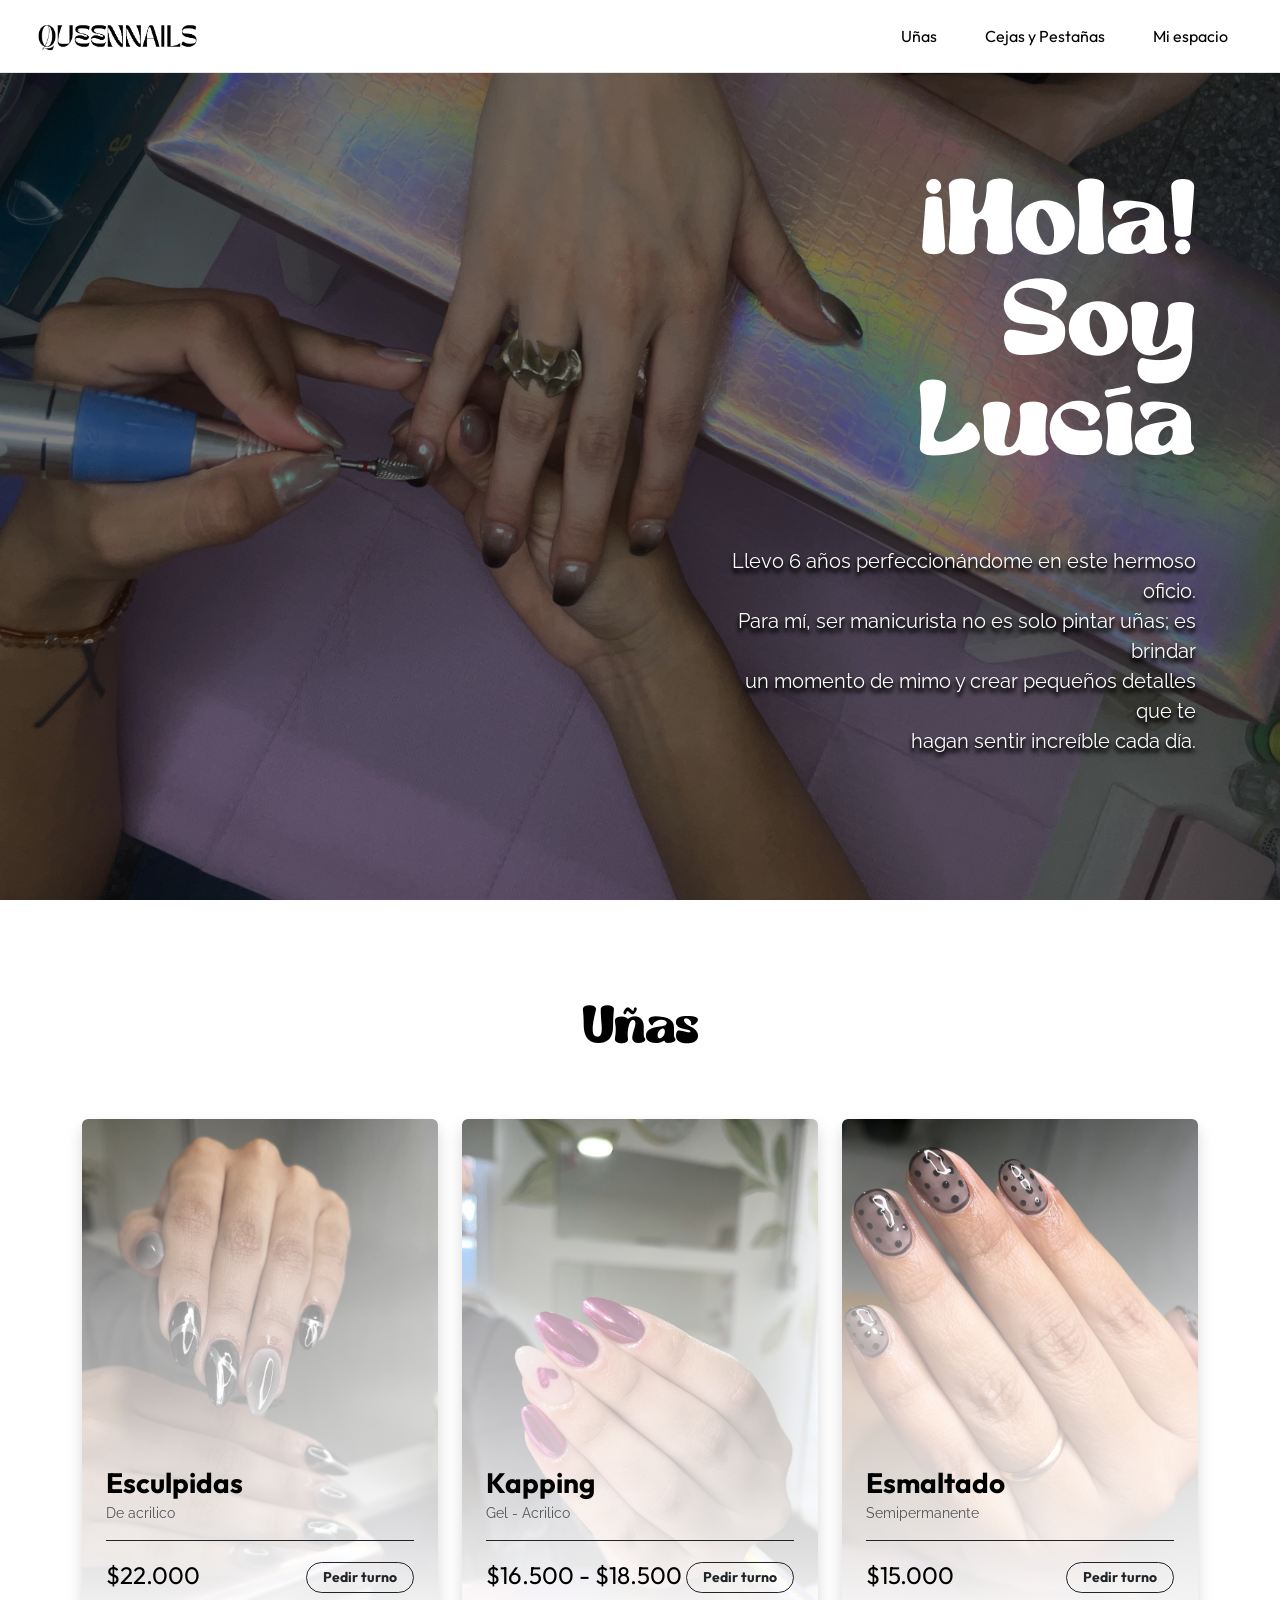
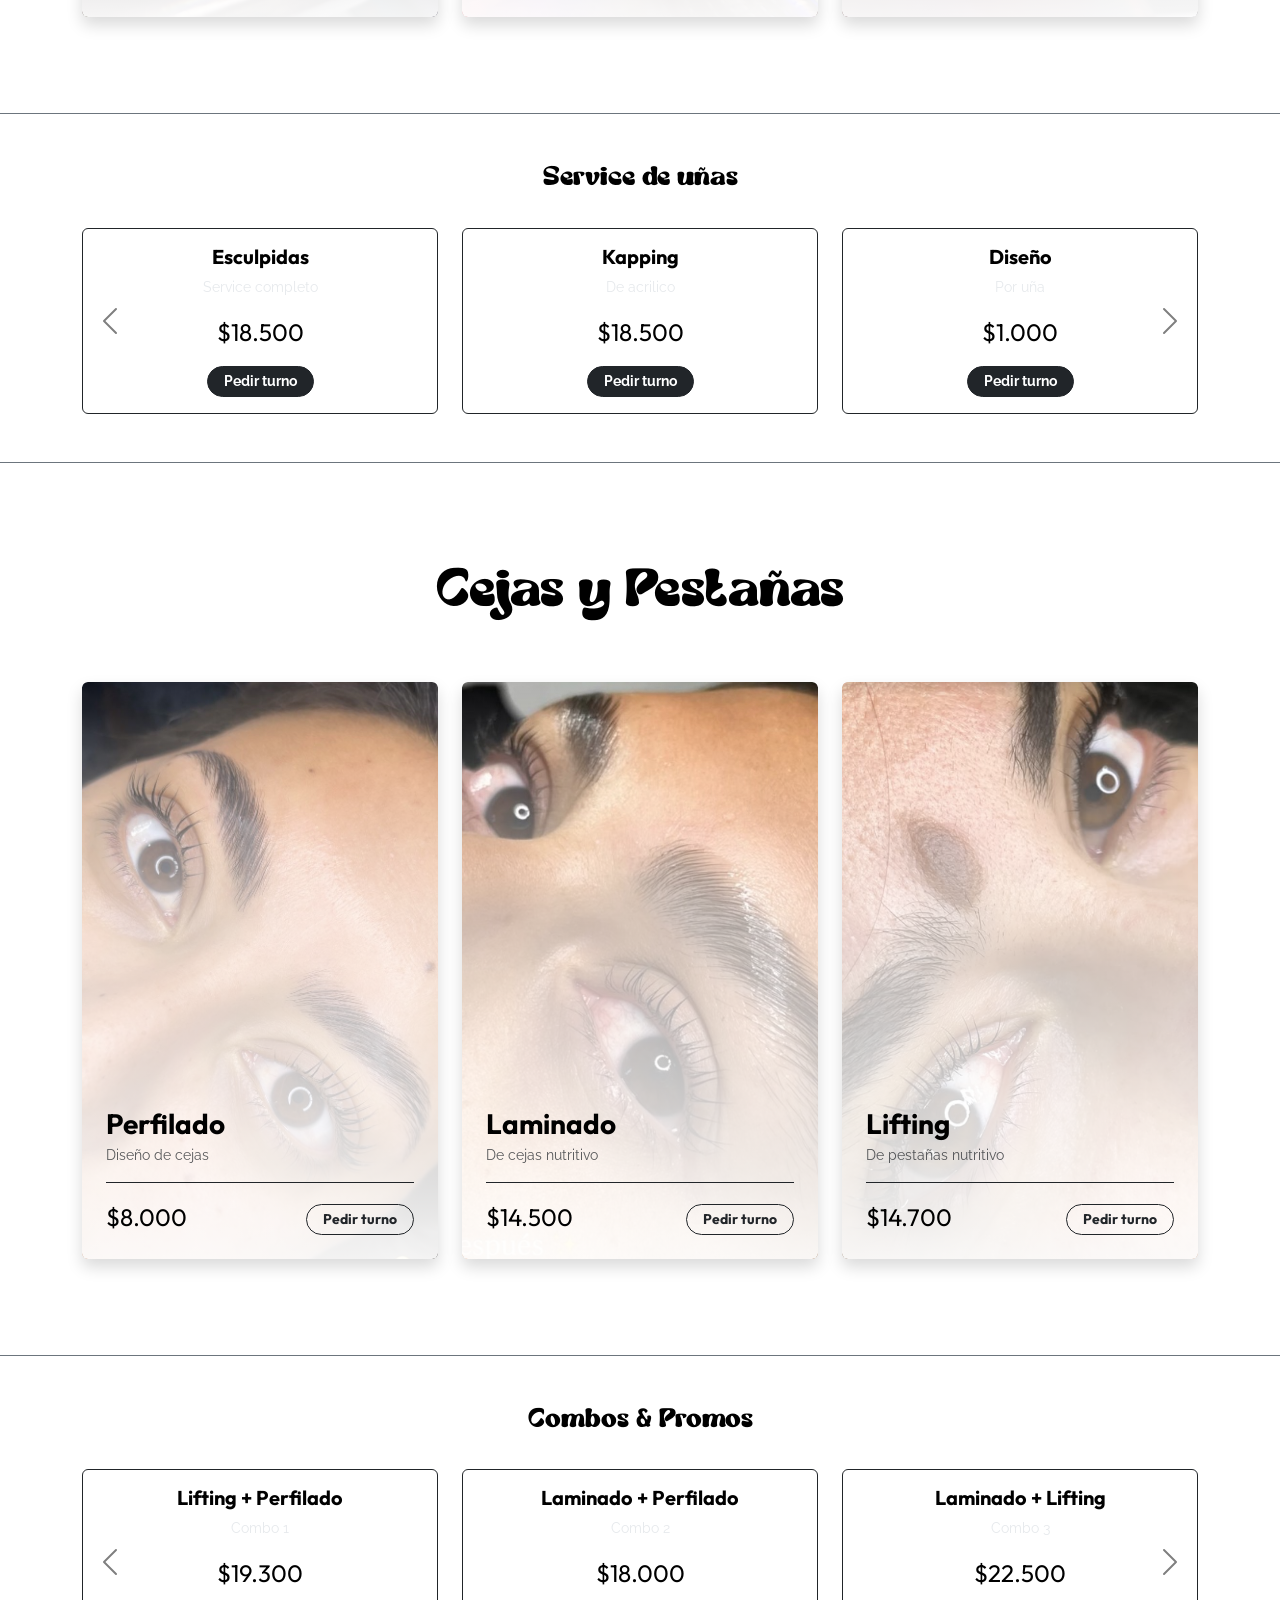
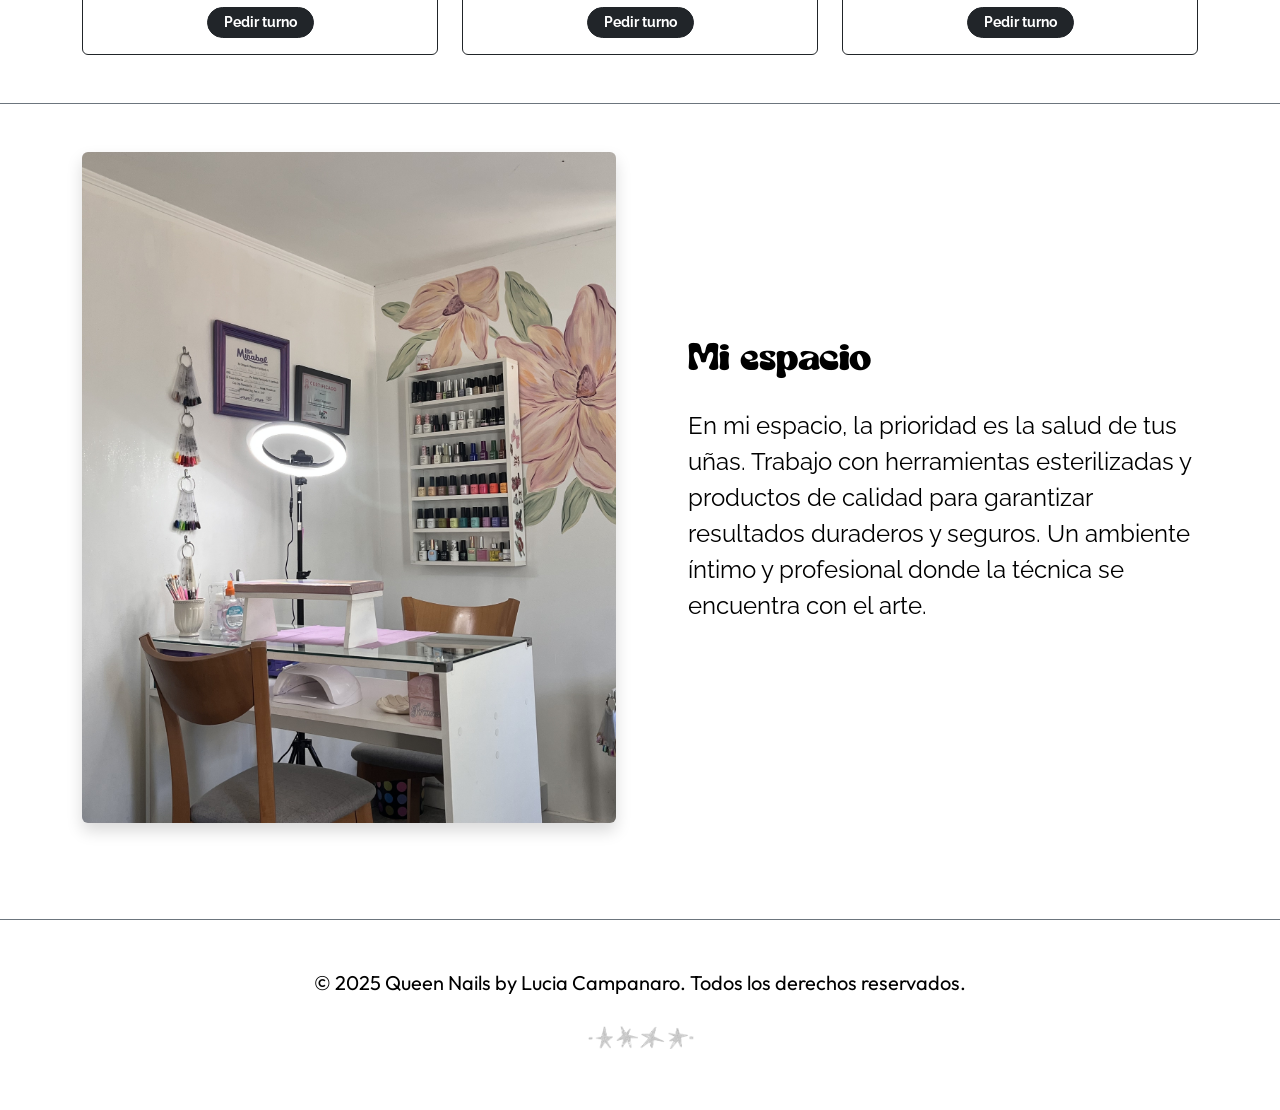
==== index.html @ 2ad810ec "actualizaciones" ====
<!DOCTYPE html>
<html lang="es">

<head>
    <meta charset="utf-8" />
    <meta name="viewport" content="width=device-width, initial-scale=1" />
    <meta name="description" content="Landing de técnicas de joyería contemporánea." />
    <title>Queen Nails - Lucia Campanaro</title>

    <link href="https://cdn.jsdelivr.net/npm/bootstrap@5.3.0/dist/css/bootstrap.min.css" rel="stylesheet">
    <link
        href="https://fonts.googleapis.com/css2?family=Beth+Ellen&family=Outfit:wght@100..900&family=Raleway:ital,wght@0,100..900;1,100..900&display=swap"
        rel="stylesheet">
    <link rel="stylesheet" href="estilos.css" />

    <style>
        .custom-nav-border {
            border-bottom: 1px solid rgba(0, 0, 0, 0.1) !important;
        }
    </style>
</head>

<body class="bg-white text-black font-raleway">

    <nav class="navbar navbar-expand-lg navbar-light bg-white fixed-top custom-nav-border">
        <div class="container-fluid">

            <a class="navbar-brand ms-4" href="#">
                <img src="assets/imagenes/logoqn.png" alt="Logo" height="40">
            </a>

            <button class="navbar-toggler me-3" type="button" data-bs-toggle="collapse" data-bs-target="#navbarNav"
                aria-controls="navbarNav" aria-expanded="false" aria-label="Toggle navigation">
                <span class="navbar-toggler-icon"></span>
            </button>

            <div class="collapse navbar-collapse justify-content-end" id="navbarNav">
                <ul class="navbar-nav align-items-center font-outfit pe-3">
                    <li class="nav-item"><a class="nav-link px-4 py-3 text-black" href="#uñas">Uñas</a></li>
                    <li class="nav-item"><a class="nav-link px-4 py-3 text-black" href="#cejas-pestañas">Cejas y
                            Pestañas</a></li>
                    <li class="nav-item"><a class="nav-link px-4 py-3 text-black" href="#espacio">Mi espacio</a></li>
                </ul>
            </div>
        </div>
    </nav>

    <main class="bg-white">

        <section id="hero" class="hero-bg d-flex align-items-center min-vh-100">
            <div class="container-fluid pe-lg-5 pb-5">

                <div class="row justify-content-end me-lg-4">

                    <div class="col-12 col-lg-5 text-center text-lg-end">

                        <h1 class="font-whitecapel text-white mb-5"
                            style="font-size: 7rem; line-height: 0.9; padding-bottom: 20px;">
                            ¡Hola! <br>Soy Lucía
                        </h1>

                        <p class="hero-text font-raleway text-white fs-5 ms-auto">
                            Llevo 6 años perfeccionándome en este hermoso oficio.
                            <br> Para mí, ser manicurista no es solo pintar uñas; es brindar <br>un momento de mimo
                            y crear pequeños detalles que te <br>hagan sentir increíble cada día.
                        </p>
                    </div>
                </div>
            </div>
        </section>

        <section id="uñas" class="container py-5 my-5">
            <div class="row mb-5">
                <div class="col-12 text-center">
                    <h2 class="font-whitecapel display-4 text-black">Uñas</h2>
                </div>
            </div>

            <div class="row row-cols-1 row-cols-md-2 row-cols-lg-3 g-4">
                <div class="col">
                    <div class="card border-0 shadow overflow-hidden h-100 card-estricta">
                        <img src="assets/imagenes/esculpidas.png" class="card-img w-100 h-100 object-fit-cover"
                            alt="Esculpidas">
                        <div class="card-img-overlay d-flex flex-column justify-content-end p-4"
                            style="background: linear-gradient(to top, rgba(255,255,255,0.95) 0%, rgba(255,255,255,0.6) 60%, transparent 100%);">
                            <h3 class="font-outfit fw-bold text-black mb-1">Esculpidas</h3>
                            <p class="text-muted small mb-3 font-raleway">De acrilico</p>
                            <div class="d-flex justify-content-between align-items-end border-top border-dark pt-3">
                                <span class="fs-4 font-outfit text-black">$22.000</span>
                                <a href="https://ig.me/m/queennails.lc"
                                    class="btn btn-sm btn-outline-dark rounded-pill px-3 fw-bold font-outfit">Pedir
                                    turno</a>
                            </div>
                        </div>
                    </div>
                </div>
                <div class="col">
                    <div class="card border-0 shadow overflow-hidden h-100 card-estricta">
                        <img src="assets/imagenes/kapping.png" class="card-img w-100 h-100 object-fit-cover"
                            alt="Kapping">
                        <div class="card-img-overlay d-flex flex-column justify-content-end p-4"
                            style="background: linear-gradient(to top, rgba(255,255,255,0.95) 0%, rgba(255,255,255,0.6) 60%, transparent 100%);">
                            <h3 class="font-outfit fw-bold text-black mb-1">Kapping</h3>
                            <p class="text-muted small mb-3 font-raleway">Gel - Acrilico</p>
                            <div class="d-flex justify-content-between align-items-end border-top border-dark pt-3">
                                <span class="fs-4 font-outfit text-black">$16.500 - $18.500</span>
                                <a href="https://ig.me/m/queennails.lc"
                                    class="btn btn-sm btn-outline-dark rounded-pill px-3 fw-bold font-outfit">Pedir
                                    turno</a>
                            </div>
                        </div>
                    </div>
                </div>
                <div class="col">
                    <div class="card border-0 shadow overflow-hidden h-100 card-estricta">
                        <img src="assets/imagenes/semi.png" class="card-img w-100 h-100 object-fit-cover"
                            alt="Semipermanente">
                        <div class="card-img-overlay d-flex flex-column justify-content-end p-4"
                            style="background: linear-gradient(to top, rgba(255,255,255,0.95) 0%, rgba(255,255,255,0.6) 60%, transparent 100%);">
                            <h3 class="font-outfit fw-bold text-black mb-1">Esmaltado</h3>
                            <p class="text-muted small mb-3 font-raleway">Semipermanente</p>
                            <div class="d-flex justify-content-between align-items-end border-top border-dark pt-3">
                                <span class="fs-4 font-outfit text-black">$15.000</span>
                                <a href="https://ig.me/m/queennails.lc"
                                    class="btn btn-sm btn-outline-dark rounded-pill px-3 fw-bold font-outfit">Pedir
                                    turno</a>
                            </div>
                        </div>
                    </div>
                </div>
            </div>
        </section>

        <section id="services-extra" class="py-5 border-top border-bottom border-secondary" data-bs-theme="dark">
            <div class="container">
                <div class="row mb-4">
                    <div class="col-12 text-center">
                        <h3 class="font-whitecapel text-black">Service de uñas</h3>
                    </div>
                </div>

                <div id="carouselServices" class="carousel slide" data-bs-ride="carousel">
                    <div class="carousel-inner">
                        <div class="carousel-item active">
                            <div class="row row-cols-1 row-cols-md-3 g-4">
                                <div class="col">
                                    <div class="card h-100 bg-white border border-dark text-black">
                                        <div class="card-body text-center">
                                            <h5 class="font-outfit fw-bold">Esculpidas</h5>
                                            <p class="small text-muted">Service completo</p>
                                            <div class="fs-4 font-outfit mb-3">$18.500</div>
                                            <a href="https://ig.me/m/queennails.lc"
                                                class="btn btn-sm btn-dark rounded-pill px-3 fw-bold">Pedir
                                                turno</a>
                                        </div>
                                    </div>
                                </div>
                                <div class="col">
                                    <div class="card h-100 bg-white border border-dark text-black">
                                        <div class="card-body text-center">
                                            <h5 class="font-outfit fw-bold">Kapping</h5>
                                            <p class="small text-muted">De acrilico</p>
                                            <div class="fs-4 font-outfit mb-3">$18.500</div>
                                            <a href="https://ig.me/m/queennails.lc"
                                                class="btn btn-sm btn-dark rounded-pill px-3 fw-bold">Pedir
                                                turno</a>
                                        </div>
                                    </div>
                                </div>
                                <div class="col">
                                    <div class="card h-100 bg-white border border-dark text-black">
                                        <div class="card-body text-center">
                                            <h5 class="font-outfit fw-bold">Diseño</h5>
                                            <p class="small text-muted">Por uña</p>
                                            <div class="fs-4 font-outfit mb-3">$1.000</div>
                                            <a href="https://ig.me/m/queennails.lc"
                                                class="btn btn-sm btn-dark rounded-pill px-3 fw-bold">Pedir
                                                turno</a>
                                        </div>
                                    </div>
                                </div>
                            </div>
                        </div>
                        <div class="carousel-item">
                            <div class="row row-cols-1 row-cols-md-3 g-4">
                                <div class="col">
                                    <div class="card h-100 bg-white border border-dark text-black">
                                        <div class="card-body text-center">
                                            <h5 class="font-outfit fw-bold">Diseño</h5>
                                            <p class="small text-muted">Full set</p>
                                            <div class="fs-4 font-outfit mb-3">$8.000</div>
                                            <a href="https://ig.me/m/queennails.lc"
                                                class="btn btn-sm btn-dark rounded-pill px-3 fw-bold">Pedir
                                                turno</a>
                                        </div>
                                    </div>
                                </div>
                                <div class="col">
                                    <div class="card h-100 bg-white border border-dark text-black">
                                        <div class="card-body text-center">
                                            <h5 class="font-outfit fw-bold">Retirado</h5>
                                            <p class="small text-muted">Esculpidas - Kapping</p>
                                            <div class="fs-4 font-outfit mb-3">$6.000</div>
                                            <a href="https://ig.me/m/queennails.lc"
                                                class="btn btn-sm btn-dark rounded-pill px-3 fw-bold">Pedir
                                                turno</a>
                                        </div>
                                    </div>
                                </div>
                            </div>
                        </div>
                    </div>
                    <button class="carousel-control-prev" type="button" data-bs-target="#carouselServices"
                        data-bs-slide="prev" style="width: 5%;">
                        <span class="carousel-control-prev-icon" aria-hidden="true"></span>
                    </button>
                    <button class="carousel-control-next" type="button" data-bs-target="#carouselServices"
                        data-bs-slide="next" style="width: 5%;">
                        <span class="carousel-control-next-icon" aria-hidden="true"></span>
                    </button>
                </div>
            </div>
        </section>


        <section id="cejas-pestañas" class="container py-5 my-5">
            <div class="row mb-5">
                <div class="col-12 text-center">
                    <h2 class="font-whitecapel display-4 text-black">Cejas y Pestañas</h2>
                </div>
            </div>

            <div class="row row-cols-1 row-cols-md-2 row-cols-lg-3 g-4">
                <div class="col">
                    <div class="card border-0 shadow overflow-hidden h-100" style="min-height: 380px;">
                        <img src="assets/imagenes/perfilado.jpeg" class="card-img w-100 h-100 object-fit-cover"
                            alt="Perfilado">
                        <div class="card-img-overlay d-flex flex-column justify-content-end p-4"
                            style="background: linear-gradient(to top, rgba(255,255,255,0.95) 0%, rgba(255,255,255,0.6) 60%, transparent 100%);">
                            <h3 class="font-outfit fw-bold text-black mb-1">Perfilado</h3>
                            <p class="text-muted small mb-3 font-raleway">Diseño de cejas</p>
                            <div class="d-flex justify-content-between align-items-end border-top border-dark pt-3">
                                <span class="fs-4 font-outfit text-black">$8.000</span>
                                <a href="https://ig.me/m/queennails.lc"
                                    class="btn btn-sm btn-outline-dark rounded-pill px-3 fw-bold font-outfit">Pedir
                                    turno</a>
                            </div>
                        </div>
                    </div>
                </div>
                <div class="col">
                    <div class="card border-0 shadow overflow-hidden h-100" style="min-height: 380px;">
                        <img src="assets/imagenes/laminado.jpeg" class="card-img w-100 h-100 object-fit-cover"
                            alt="Laminado">
                        <div class="card-img-overlay d-flex flex-column justify-content-end p-4"
                            style="background: linear-gradient(to top, rgba(255,255,255,0.95) 0%, rgba(255,255,255,0.6) 60%, transparent 100%);">
                            <h3 class="font-outfit fw-bold text-black mb-1">Laminado</h3>
                            <p class="text-muted small mb-3 font-raleway">De cejas nutritivo</p>
                            <div class="d-flex justify-content-between align-items-end border-top border-dark pt-3">
                                <span class="fs-4 font-outfit text-black">$14.500</span>
                                <a href="https://ig.me/m/queennails.lc"
                                    class="btn btn-sm btn-outline-dark rounded-pill px-3 fw-bold font-outfit">Pedir
                                    turno</a>
                            </div>
                        </div>
                    </div>
                </div>
                <div class="col">
                    <div class="card border-0 shadow overflow-hidden h-100" style="min-height: 380px;">
                        <img src="assets/imagenes/pestañas.png" class="card-img w-100 h-100 object-fit-cover"
                            alt="Lifting">
                        <div class="card-img-overlay d-flex flex-column justify-content-end p-4"
                            style="background: linear-gradient(to top, rgba(255,255,255,0.95) 0%, rgba(255,255,255,0.6) 60%, transparent 100%);">
                            <h3 class="font-outfit fw-bold text-black mb-1">Lifting</h3>
                            <p class="text-muted small mb-3 font-raleway">De pestañas nutritivo</p>
                            <div class="d-flex justify-content-between align-items-end border-top border-dark pt-3">
                                <span class="fs-4 font-outfit text-black">$14.700</span>
                                <a href="https://ig.me/m/queennails.lc"
                                    class="btn btn-sm btn-outline-dark rounded-pill px-3 fw-bold font-outfit">Pedir
                                    turno</a>
                            </div>
                        </div>
                    </div>
                </div>
            </div>
        </section>

        <section id="combos" class="py-5 bg-white border-top border-bottom border-secondary" data-bs-theme="dark">
            <div class="container">
                <div class="row mb-4">
                    <div class="col-12 text-center">
                        <h3 class="font-whitecapel text-black">Combos & Promos</h3>
                    </div>
                </div>

                <div id="carouselCombos" class="carousel slide" data-bs-ride="carousel">
                    <div class="carousel-inner">
                        <div class="carousel-item active">
                            <div class="row row-cols-1 row-cols-md-3 g-4">
                                <div class="col">
                                    <div class="card h-100 bg-white border border-dark text-black">
                                        <div class="card-body text-center">
                                            <h5 class="font-outfit fw-bold">Lifting + Perfilado</h5>
                                            <p class="small text-muted">Combo 1</p>
                                            <div class="fs-4 font-outfit mb-3">$19.300</div>
                                            <a href="https://ig.me/m/queennails.lc"
                                                class="btn btn-sm btn-dark rounded-pill px-3 fw-bold">Pedir
                                                turno</a>
                                        </div>
                                    </div>
                                </div>
                                <div class="col">
                                    <div class="card h-100 bg-white border border-dark text-black">
                                        <div class="card-body text-center">
                                            <h5 class="font-outfit fw-bold">Laminado + Perfilado</h5>
                                            <p class="small text-muted">Combo 2</p>
                                            <div class="fs-4 font-outfit mb-3">$18.000</div>
                                            <a href="https://ig.me/m/queennails.lc"
                                                class="btn btn-sm btn-dark rounded-pill px-3 fw-bold">Pedir
                                                turno</a>
                                        </div>
                                    </div>
                                </div>
                                <div class="col">
                                    <div class="card h-100 bg-white border border-dark text-black">
                                        <div class="card-body text-center">
                                            <h5 class="font-outfit fw-bold">Laminado + Lifting</h5>
                                            <p class="small text-muted">Combo 3</p>
                                            <div class="fs-4 font-outfit mb-3">$22.500</div>
                                            <a href="https://ig.me/m/queennails.lc"
                                                class="btn btn-sm btn-dark rounded-pill px-3 fw-bold">Pedir
                                                turno</a>
                                        </div>
                                    </div>
                                </div>
                            </div>
                        </div>
                        <div class="carousel-item">
                            <div class="row row-cols-1 row-cols-md-3 g-4">
                                <div class="col">
                                    <div class="card h-100 bg-white border border-dark text-black">
                                        <div class="card-body text-center">
                                            <h5 class="font-outfit fw-bold">Laminado + Lifting + Perfilado</h5>
                                            <p class="small text-muted">Combo 4</p>
                                            <div class="fs-4 font-outfit mb-3">$25.300</div>
                                            <a href="https://ig.me/m/queennails.lc"
                                                class="btn btn-sm btn-dark rounded-pill px-3 fw-bold">Pedir
                                                turno</a>
                                        </div>
                                    </div>
                                </div>
                            </div>
                        </div>
                    </div>
                    <button class="carousel-control-prev" type="button" data-bs-target="#carouselCombos"
                        data-bs-slide="prev" style="width: 5%;">
                        <span class="carousel-control-prev-icon" aria-hidden="true"></span>
                    </button>
                    <button class="carousel-control-next" type="button" data-bs-target="#carouselCombos"
                        data-bs-slide="next" style="width: 5%;">
                        <span class="carousel-control-next-icon" aria-hidden="true"></span>
                    </button>
                </div>
            </div>
        </section>

        <section id="espacio" class="container py-5 mb-5">
            <div class="row align-items-center g-5">
                <div class="col-12 col-lg-6">
                    <img src="assets/imagenes/miespacio.jpeg" alt="Trabajo de vidrio"
                        class="img-fluid rounded w-100 shadow">
                </div>

                <div class="col-12 col-lg-6">
                    <div class="ps-lg-4 text-center text-lg-start">
                        <h2 class="titulo-seccion font-whitecapel mb-4 text-black">Mi espacio</h2>
                        <p class="fs-4 text-black">
                            En mi espacio, la prioridad es la salud de tus uñas. Trabajo con herramientas esterilizadas
                            y productos de calidad para garantizar resultados duraderos y seguros. Un ambiente íntimo y
                            profesional donde la técnica se encuentra con el arte.
                        </p>
                    </div>
                </div>
            </div>
        </section>

    </main>

    <footer class="bg-white text-black py-5 text-center border-top border-secondary">
        <div class="container d-flex flex-column align-items-center gap-3">
            <p class="font-outfit fs-5 mb-0">© 2025 Queen Nails by Lucia Campanaro. Todos los derechos reservados.</p>
            <img src="assets/imagenes/estrellas.png" alt="Estrellas decorativas" class="d-block"
                style="max-width: 120px;" />
        </div>
    </footer>

    <script src="https://cdn.jsdelivr.net/npm/bootstrap@5.3.0/dist/js/bootstrap.bundle.min.js"></script>
</body>

</html>
---- estilos.css ----
@font-face {
    font-family: 'Whitecapel';
    src: url('assets/fuentes/WhiteCapel.otf') format('opentype'); 
    font-weight: normal;
    font-style: normal;
}

body {
    font-family: 'whitecapel', sans-serif;
}

.font-whitecapel {
    font-family: 'whitecapel', sans-serif;
}

.font-beth {
    font-family: "Beth Ellen", cursive;
}

.font-outfit {
    font-family: "Outfit", sans-serif;
}

.font-raleway {
    font-family: "Raleway", sans-serif;
}

a {
    text-decoration: none;
    color: inherit;
}

section {
    scroll-margin-top: 100px;
}

.custom-nav-border {
    border-bottom: 10px solid black;
}

.navbar-nav .nav-link:hover {
    background-color: rgba(255, 255, 255, 0.1);
    color: white;
}

.hero-bg {
    background-image: url("assets/imagenes/qnportada.jpeg");
    background-size: cover;
    background-position: center;
    box-shadow: inset 0 0 0 1000px rgba(0, 0, 0, 0.5);
    padding-top: 80px;
}

.hero-text {
    font-size: 32px;
    max-width: 1300px;
    margin: 0 auto;
    text-shadow: 0 4px 4px black, 0 4px 4px black;
}

@media (max-width: 992px) {
    .hero-bg h1 {
        font-size: 50px;
    }

    .hero-text {
        font-size: 20px;
    }
}

.titulo-seccion {
    font-size: 40px;
    margin-bottom: 15px;
}
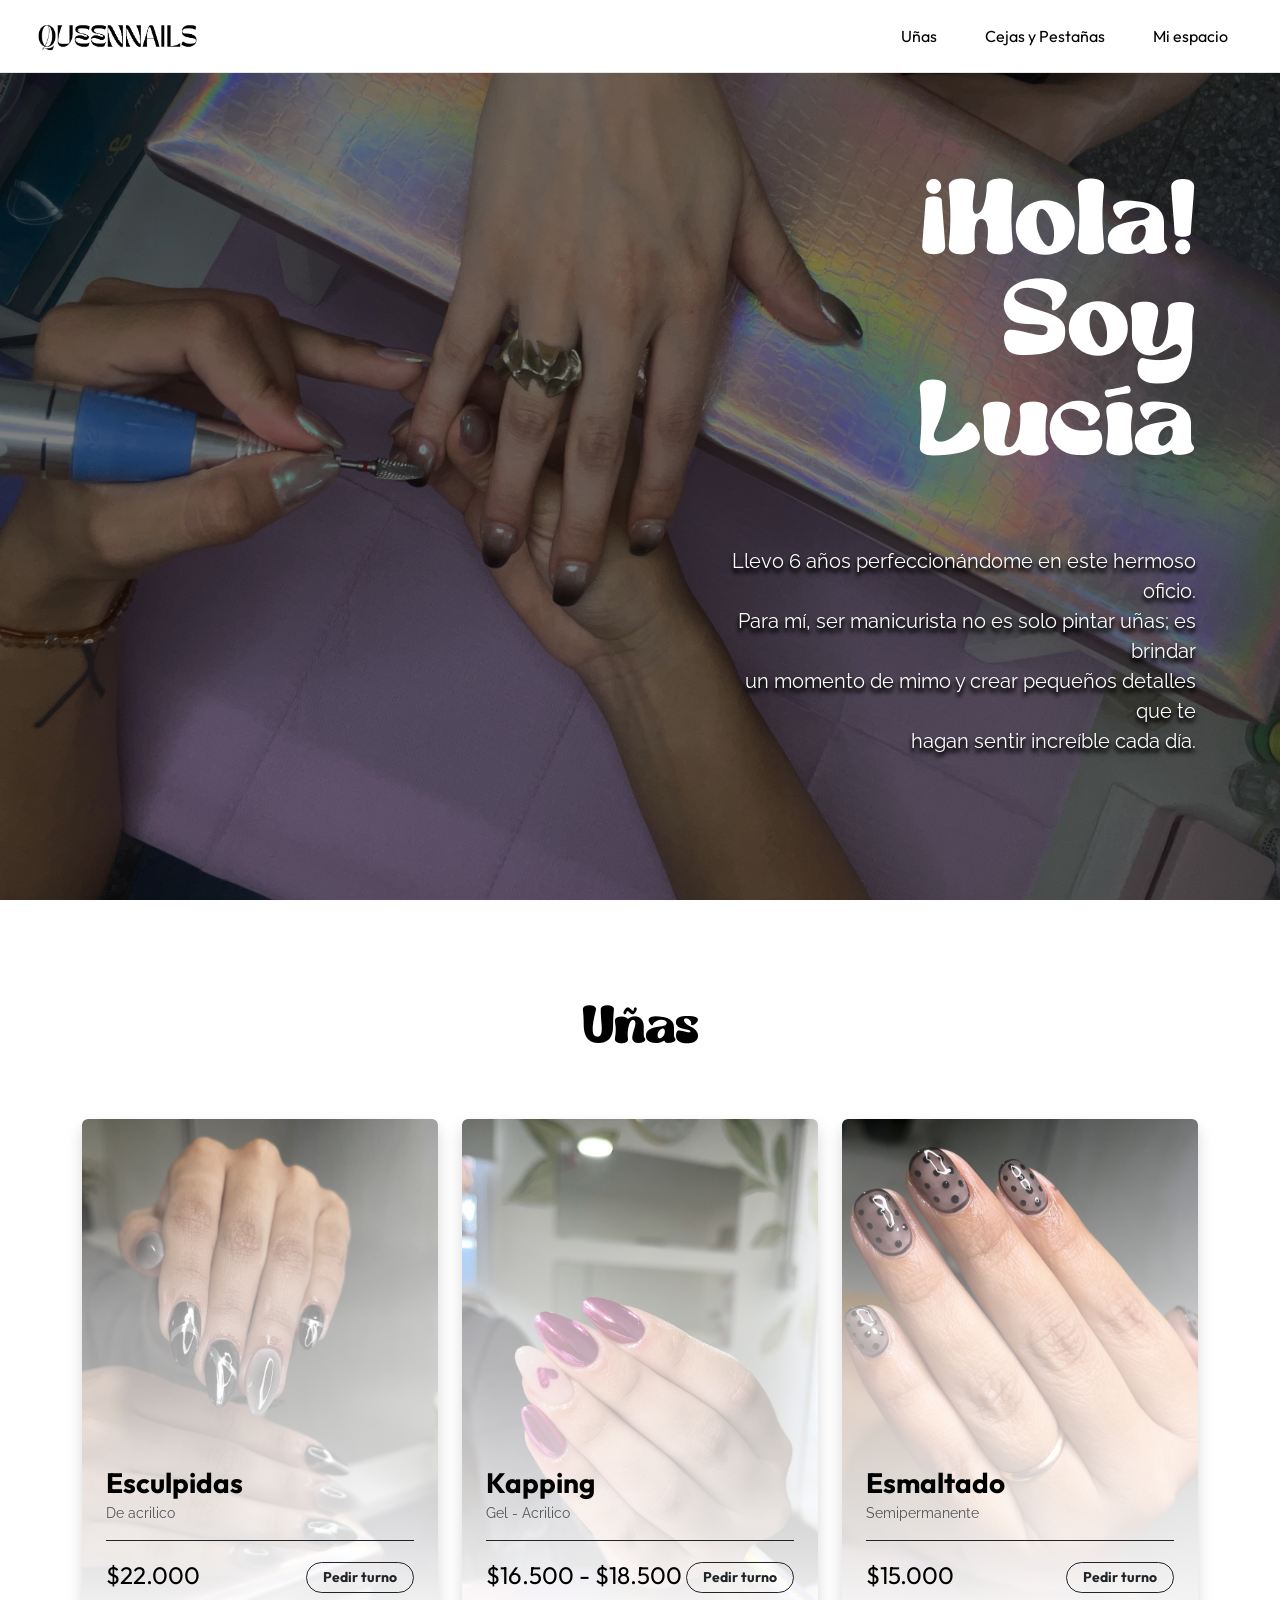
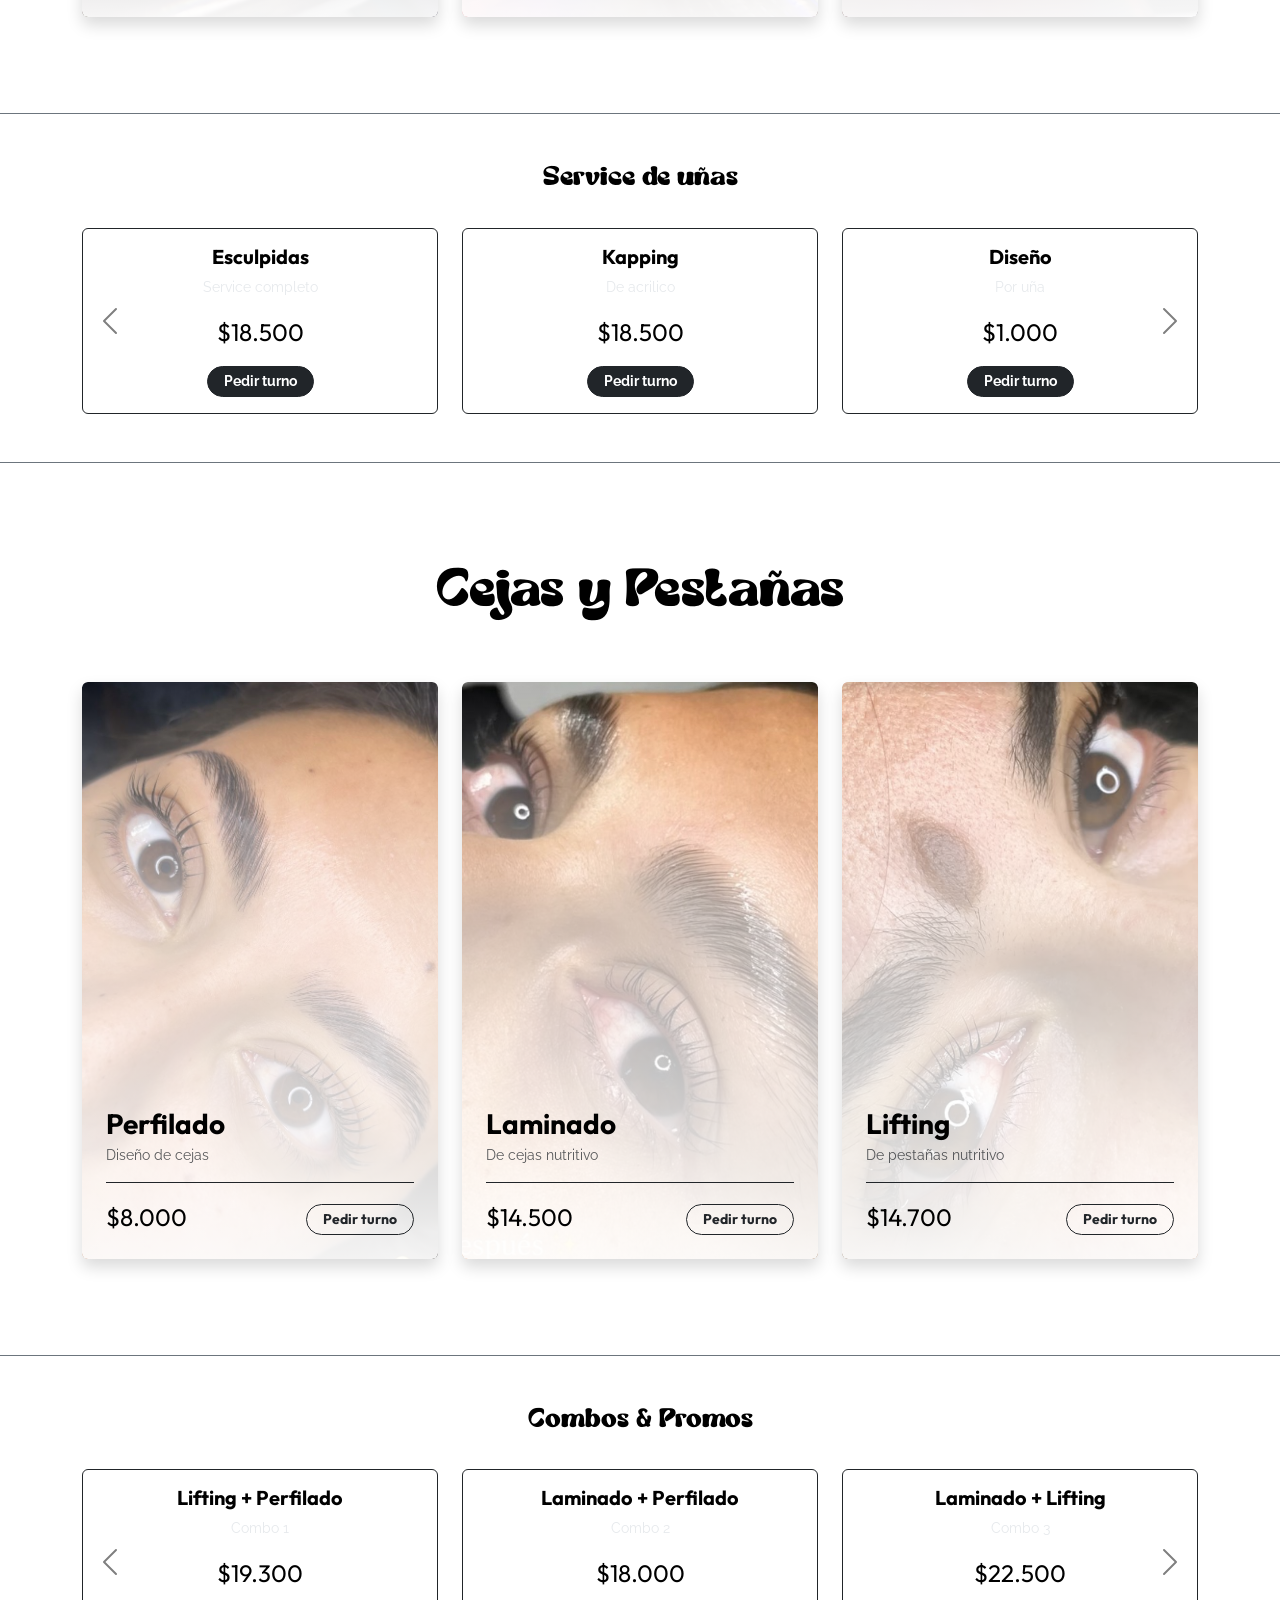
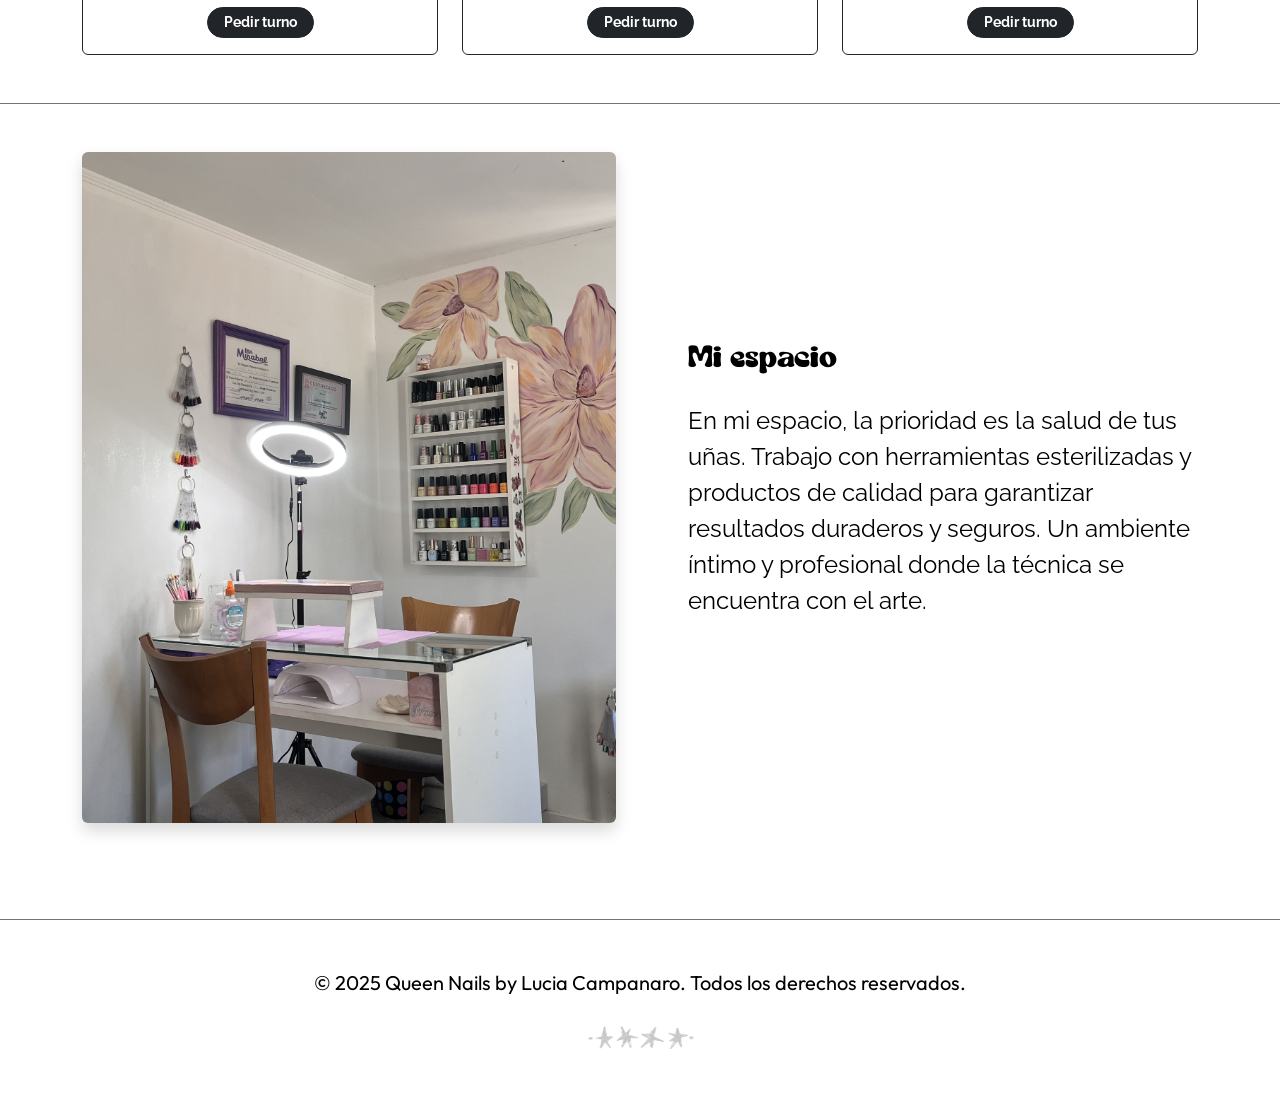
==== commit 3c61a20d: "actualizacion" ====
--- a/index.html
+++ b/index.html
@@ -53,9 +53,7 @@
                 <div class="row justify-content-end me-lg-4">
 
                     <div class="col-12 col-lg-5 text-center text-lg-end">
-
-                        <h1 class="font-whitecapel text-white mb-5"
-                            style="font-size: 7rem; line-height: 0.9; padding-bottom: 20px;">
+                        <h1 class="hero-title font-whitecapel text-white mb-5">
                             ¡Hola! <br>Soy Lucía
                         </h1>
 
@@ -65,6 +63,7 @@
                             y crear pequeños detalles que te <br>hagan sentir increíble cada día.
                         </p>
                     </div>
+
                 </div>
             </div>
         </section>
@@ -397,4 +396,4 @@
     <script src="https://cdn.jsdelivr.net/npm/bootstrap@5.3.0/dist/js/bootstrap.bundle.min.js"></script>
 </body>
 
-</html>
+</html>
--- a/estilos.css
+++ b/estilos.css
@@ -1,6 +1,6 @@
 @font-face {
     font-family: 'Whitecapel';
-    src: url('assets/fuentes/WhiteCapel.otf') format('opentype'); 
+    src: url('assets/fuentes/WhiteCapel.otf') format('opentype');
     font-weight: normal;
     font-style: normal;
 }
@@ -11,10 +11,6 @@
 
 .font-whitecapel {
     font-family: 'whitecapel', sans-serif;
-}
-
-.font-beth {
-    font-family: "Beth Ellen", cursive;
 }
 
 .font-outfit {
@@ -38,10 +34,28 @@
     border-bottom: 10px solid black;
 }
 
-.navbar-nav .nav-link:hover {
-    background-color: rgba(255, 255, 255, 0.1);
-    color: white;
+
+#navbarNav .nav-item .nav-link {
+    position: relative;
+    color: black !important;
 }
+
+#navbarNav .nav-item .nav-link::after {
+    content: '';
+    position: absolute;
+    bottom: 5px;
+    left: 50%;
+    width: 0;
+    height: 2px;
+    background-color: #000;
+    transition: width 0.3s ease-in-out;
+    transform: translateX(-50%);
+}
+
+#navbarNav .nav-item .nav-link:hover::after {
+    width: 70%;
+}
+
 
 .hero-bg {
     background-image: url("assets/imagenes/qnportada.jpeg");
@@ -58,17 +72,26 @@
     text-shadow: 0 4px 4px black, 0 4px 4px black;
 }
 
+.hero-title {
+    font-size: 7rem;
+    line-height: 0.9;
+    padding-bottom: 20px;
+}
+
 @media (max-width: 992px) {
-    .hero-bg h1 {
-        font-size: 50px;
+    .hero-title {
+        font-size: 4rem;
+        line-height: 1.1;
     }
 
     .hero-text {
-        font-size: 20px;
+        font-size: 16px !important;
     }
 }
 
-.titulo-seccion {
-    font-size: 40px;
-    margin-bottom: 15px;
+
+@media (max-width: 576px) {
+    .hero-title {
+        font-size: 3rem;
+    }
 }
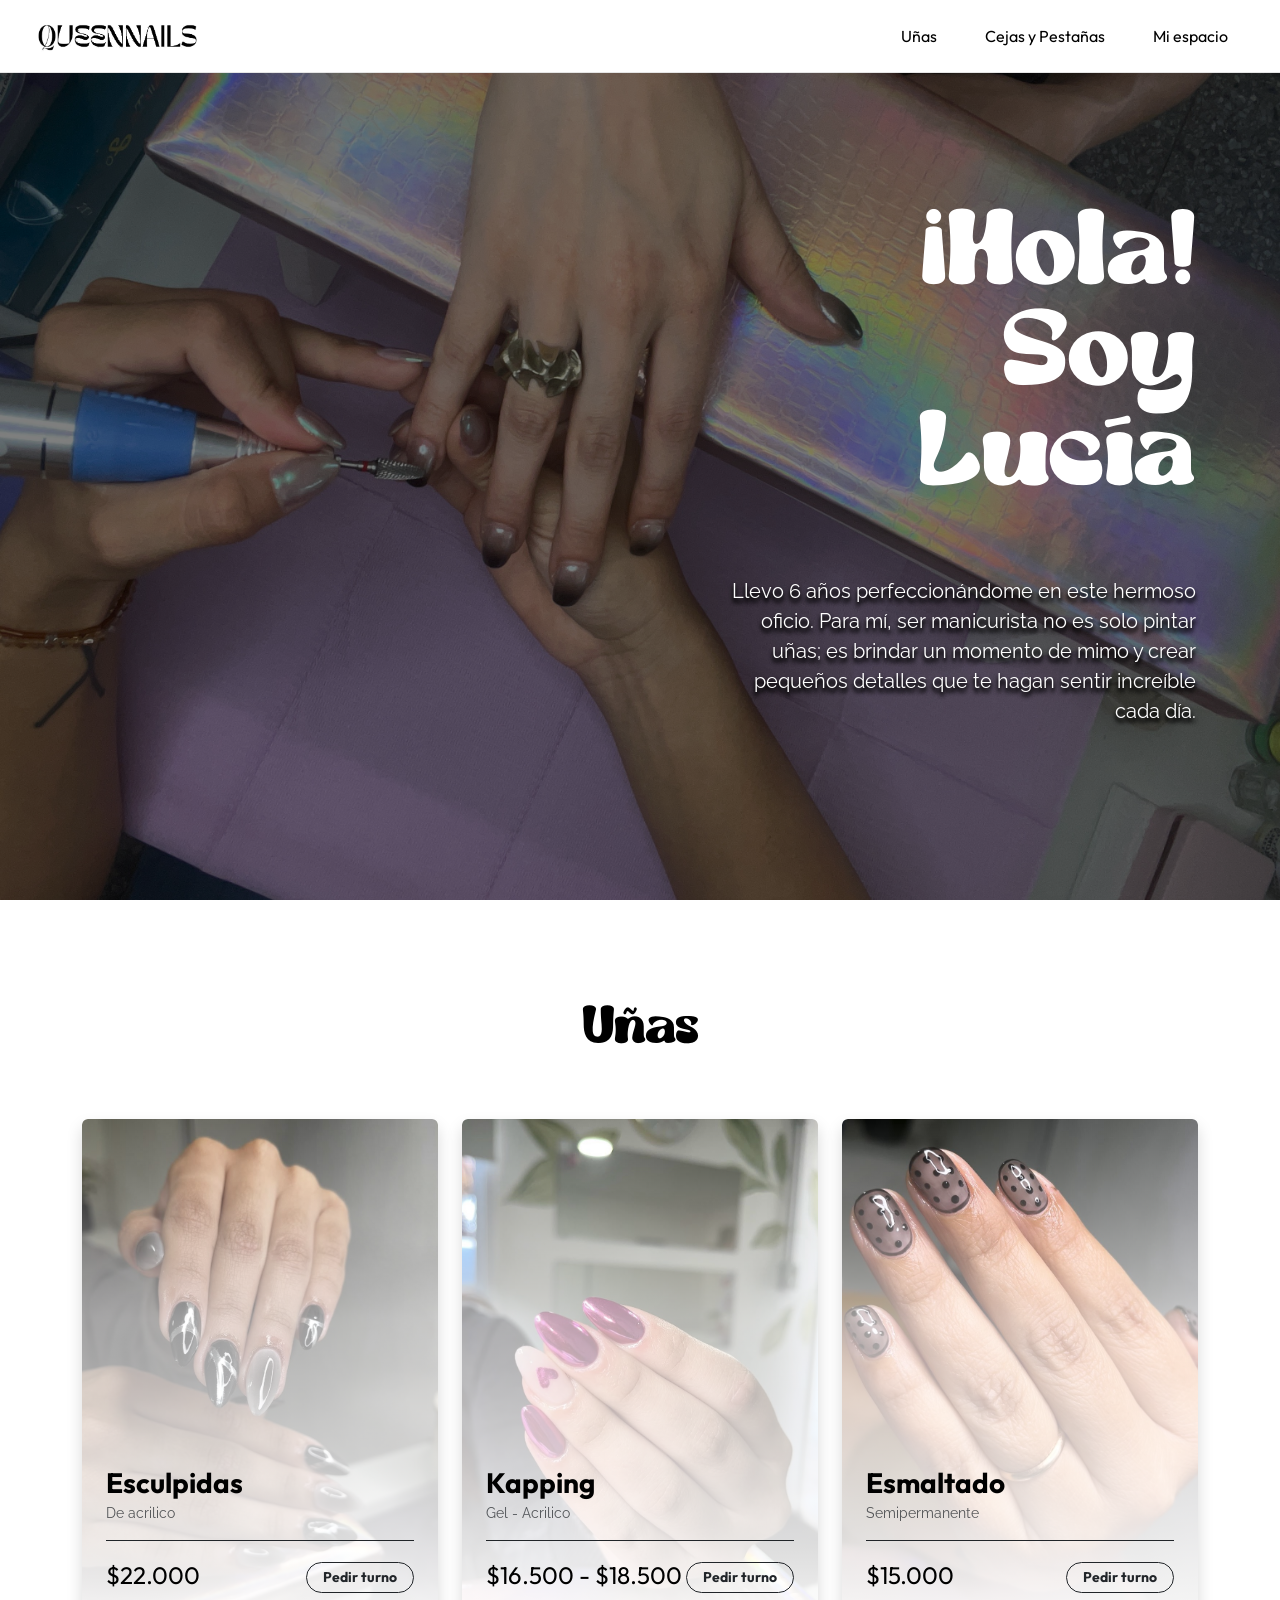
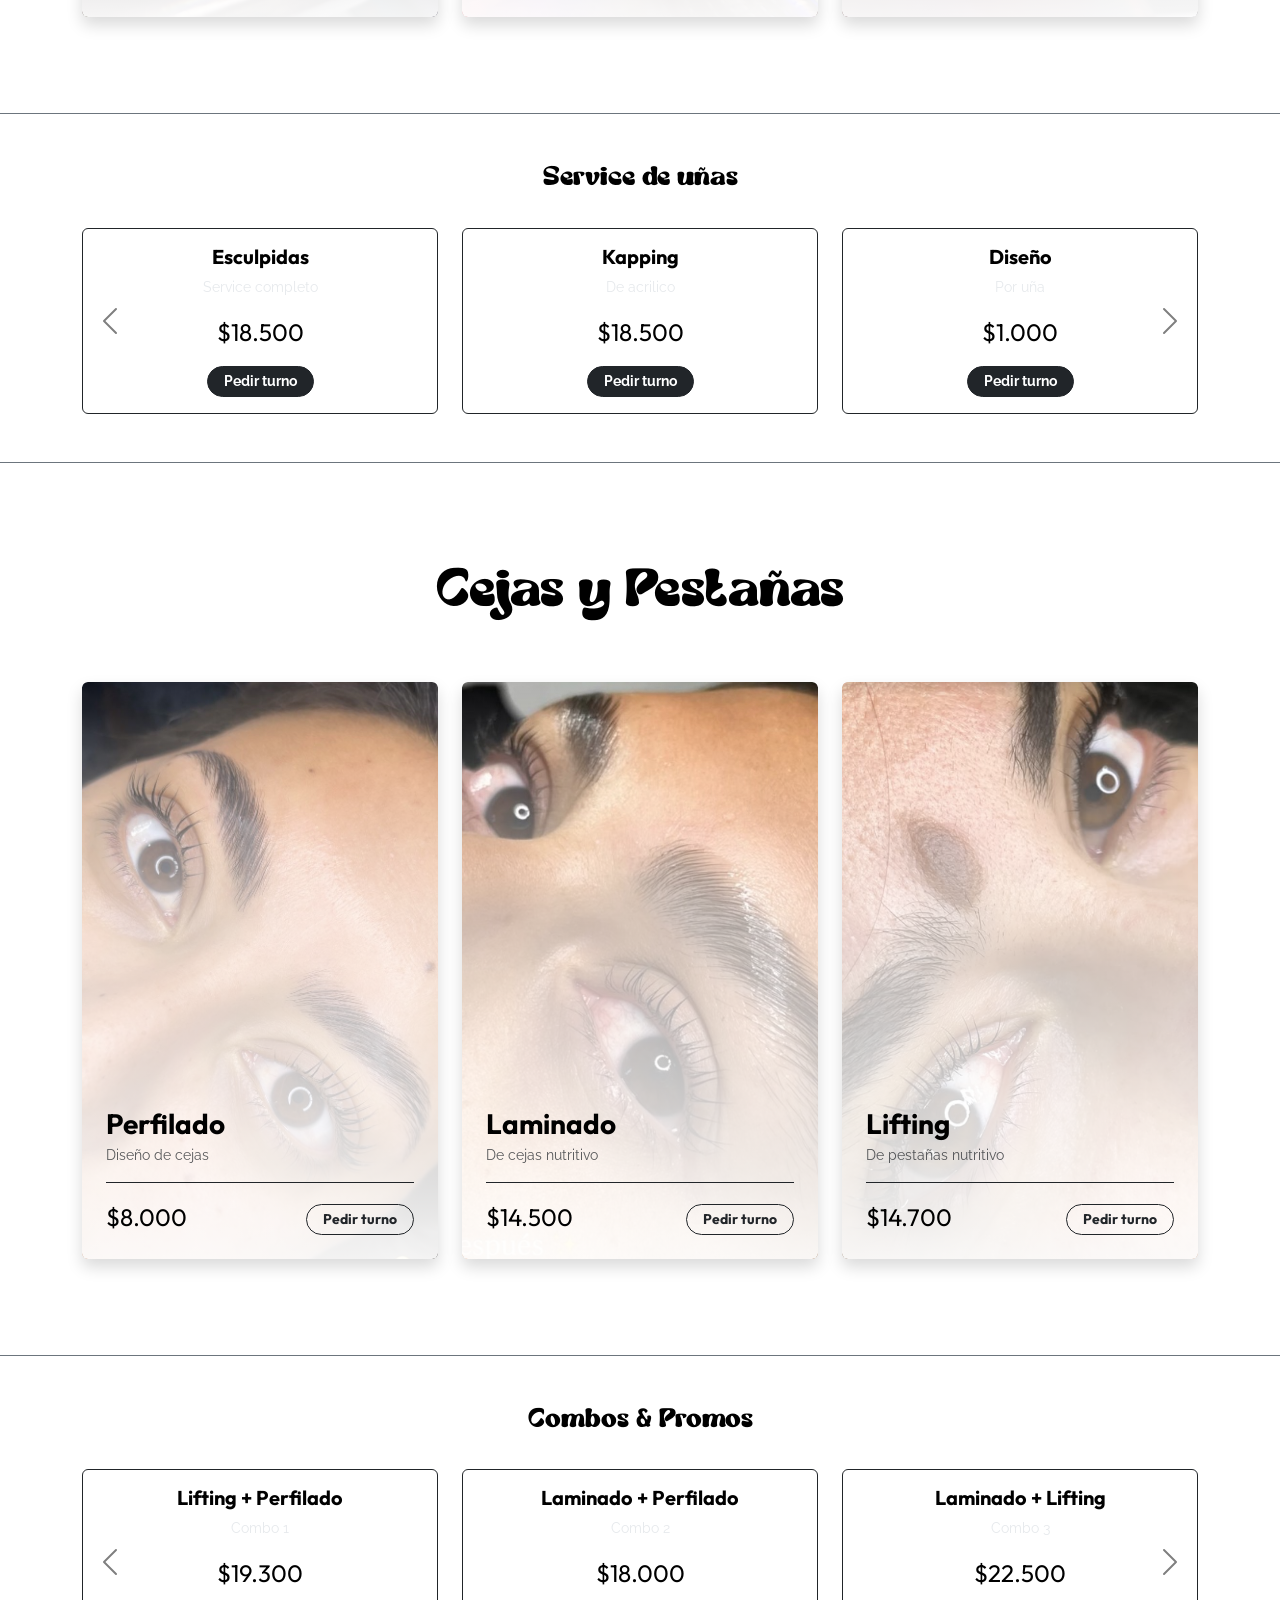
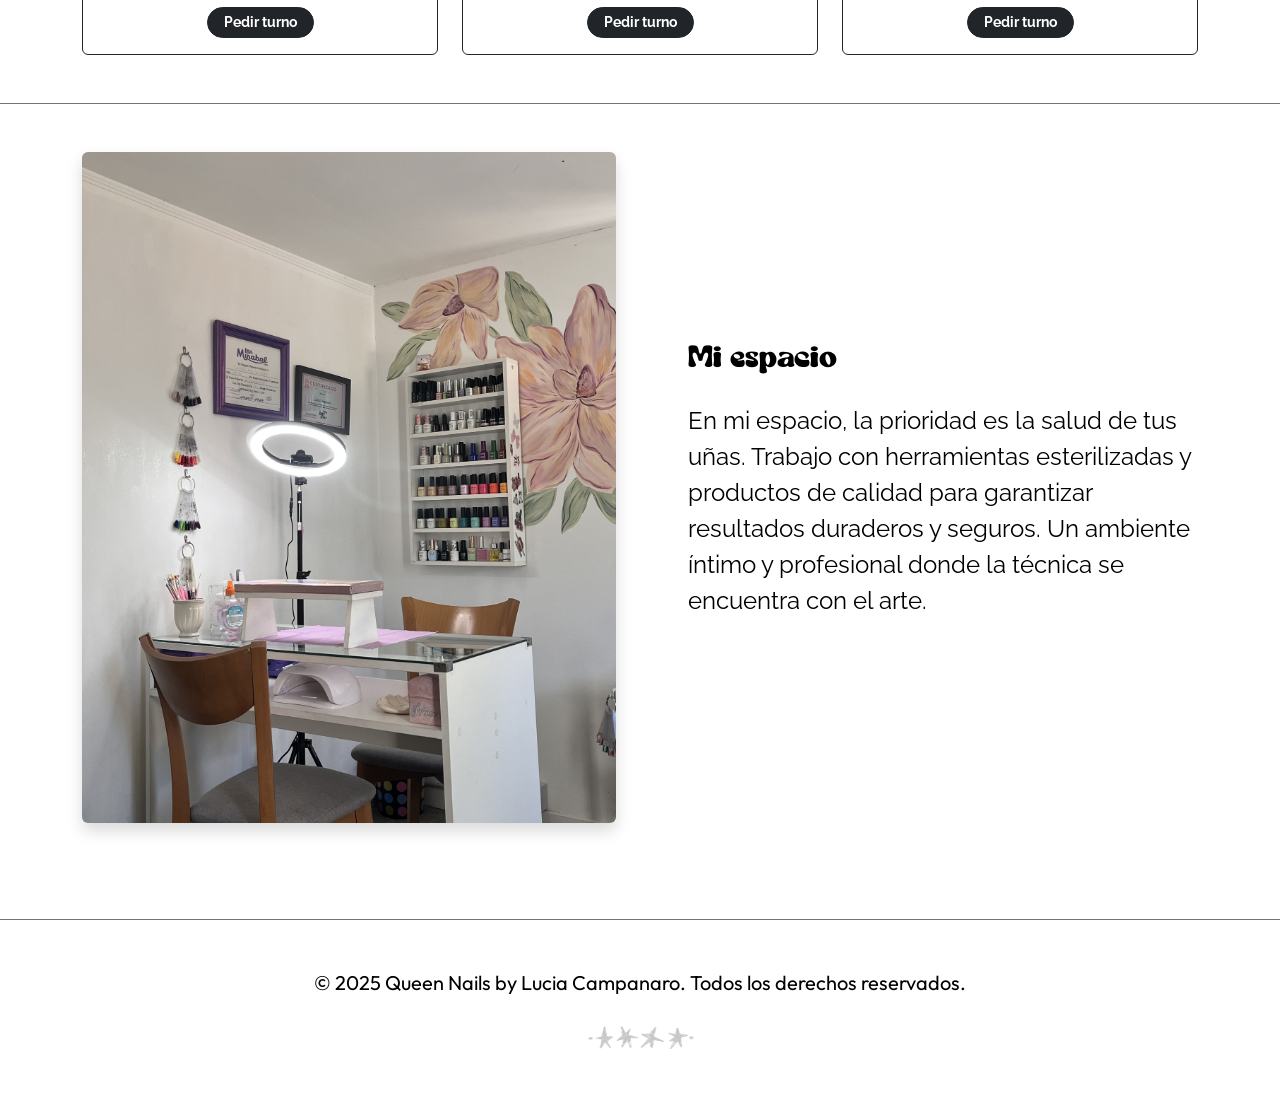
==== commit b211acbc: "correcciones" ====
--- a/index.html
+++ b/index.html
@@ -59,8 +59,8 @@
 
                         <p class="hero-text font-raleway text-white fs-5 ms-auto">
                             Llevo 6 años perfeccionándome en este hermoso oficio.
-                            <br> Para mí, ser manicurista no es solo pintar uñas; es brindar <br>un momento de mimo
-                            y crear pequeños detalles que te <br>hagan sentir increíble cada día.
+                            Para mí, ser manicurista no es solo pintar uñas; es brindar un momento de mimo
+                            y crear pequeños detalles que te hagan sentir increíble cada día.
                         </p>
                     </div>
 
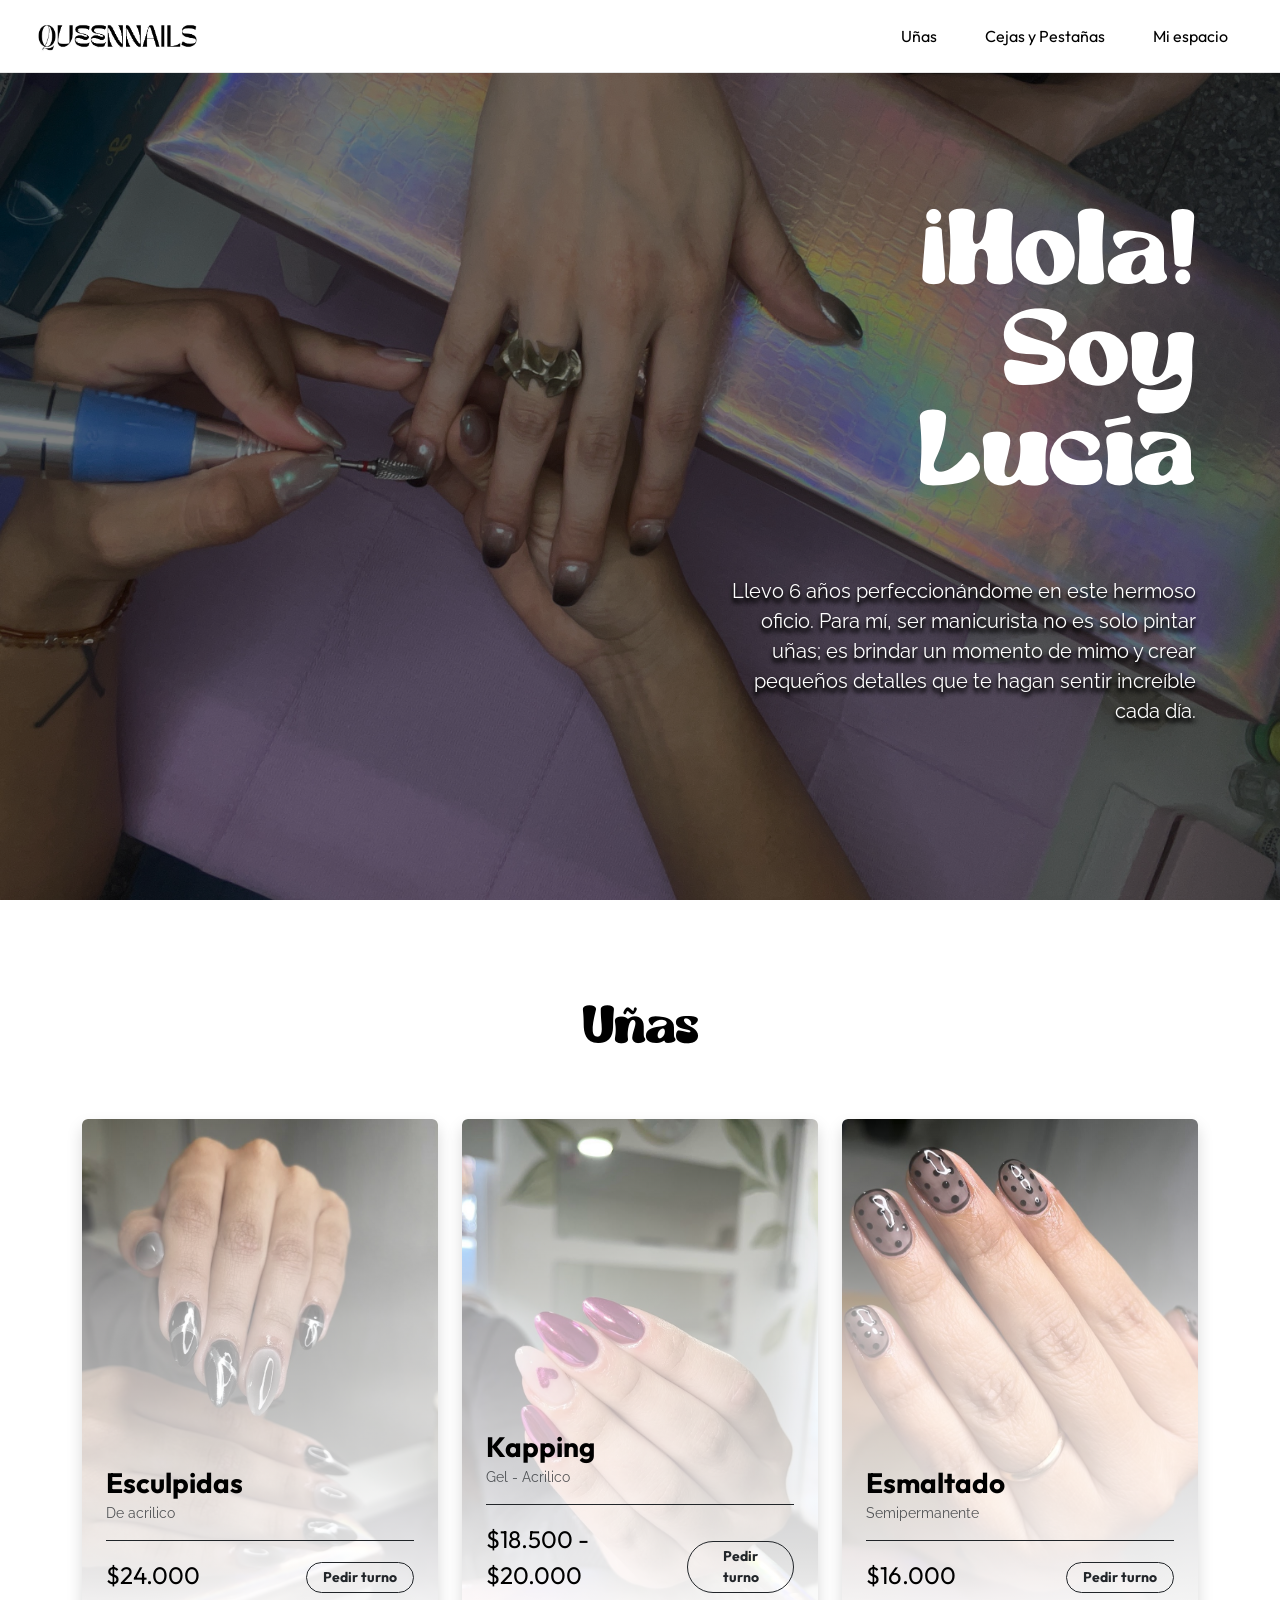
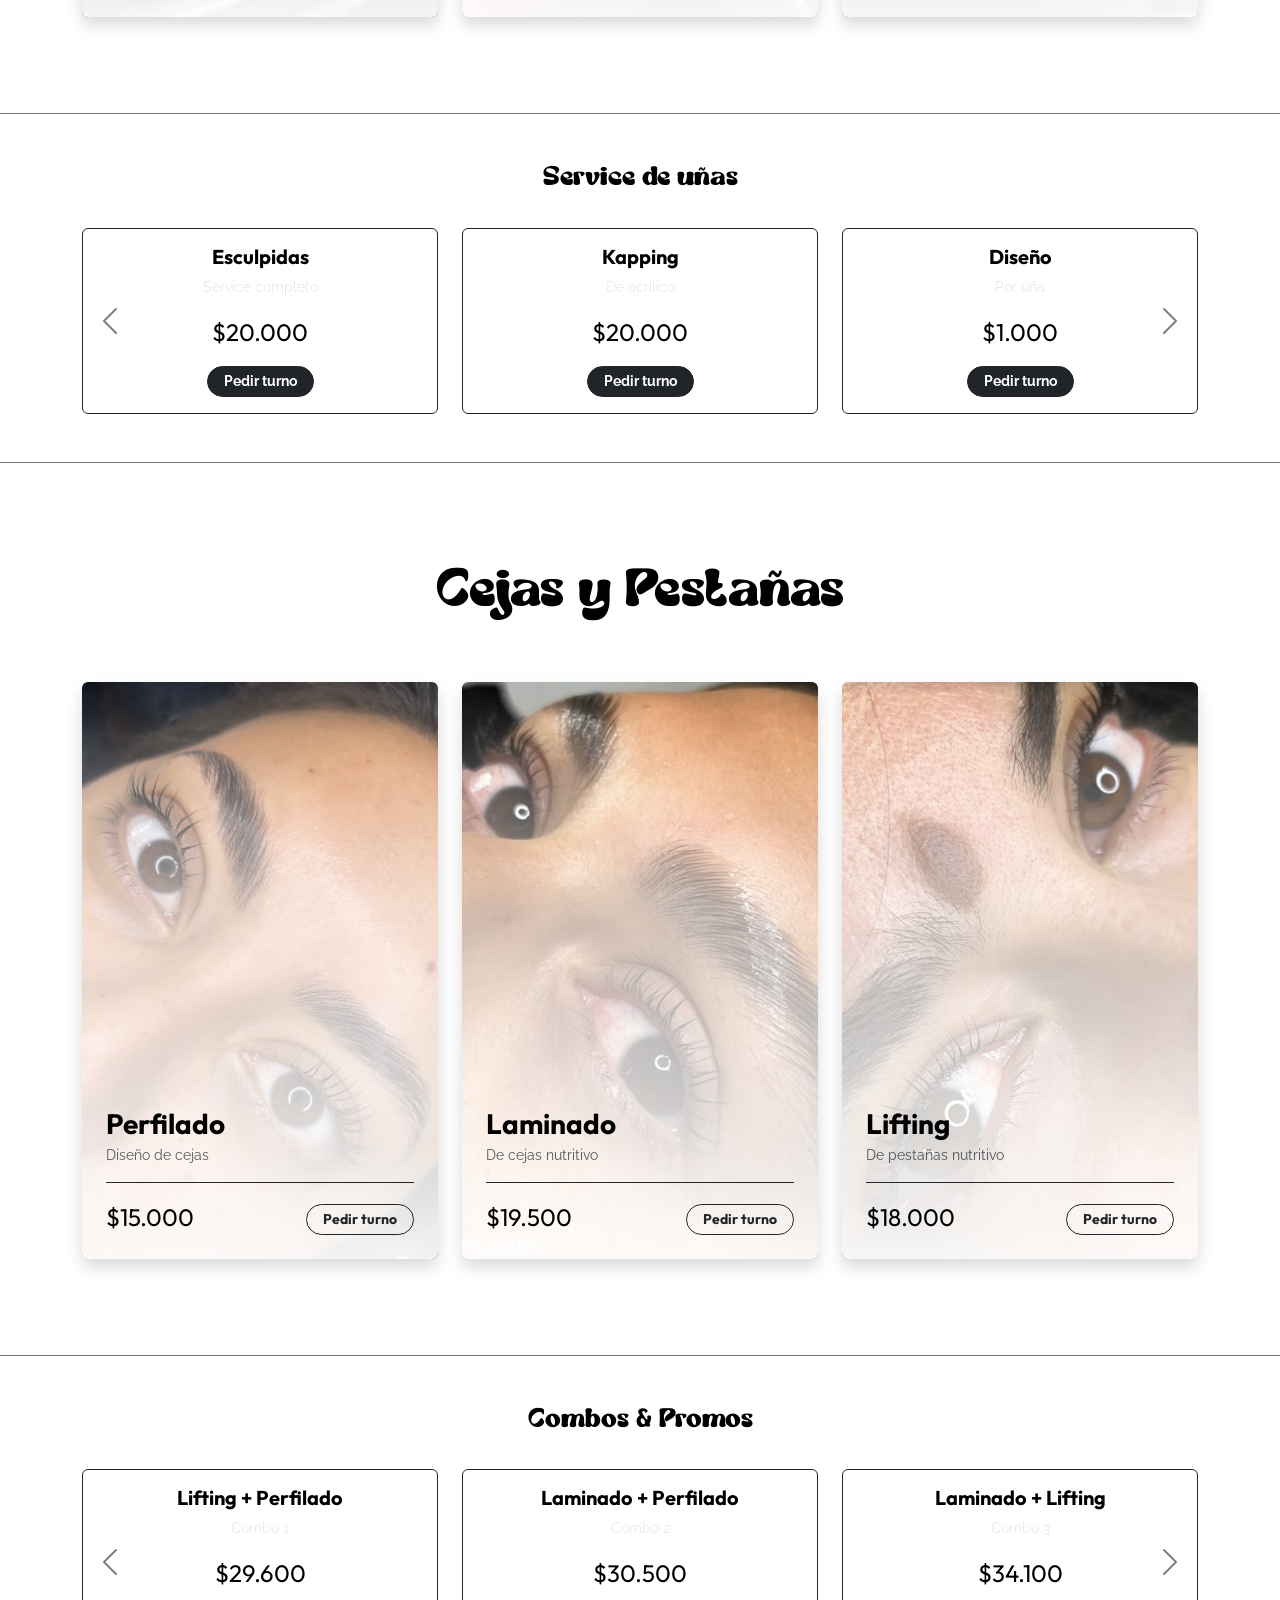
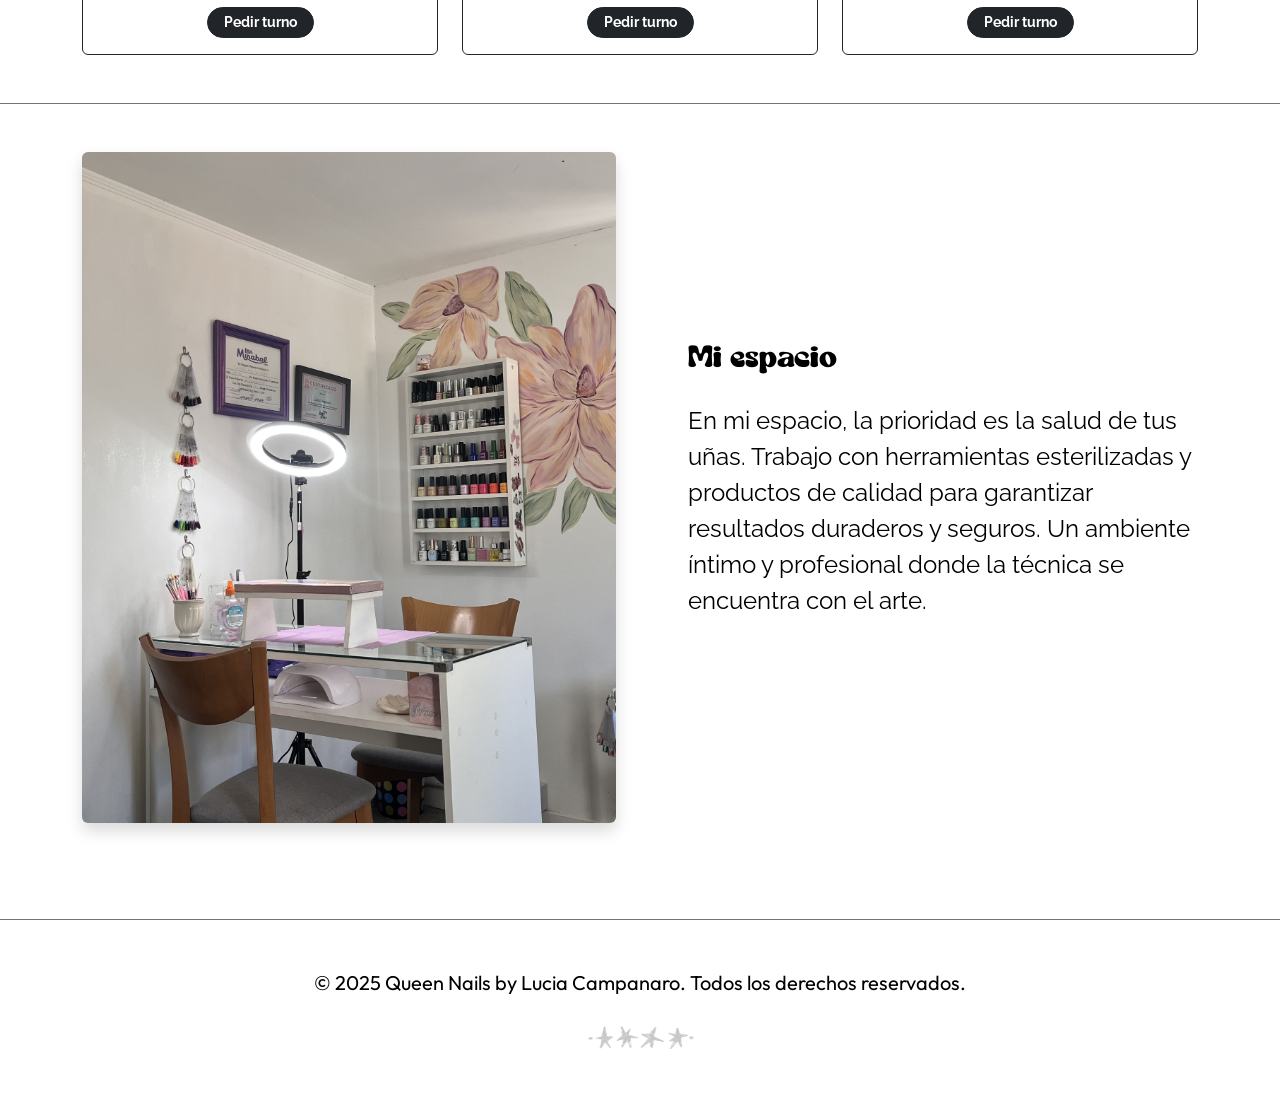
==== commit a61ae347: "Update index.html" ====
--- a/index.html
+++ b/index.html
@@ -85,7 +85,7 @@
                             <h3 class="font-outfit fw-bold text-black mb-1">Esculpidas</h3>
                             <p class="text-muted small mb-3 font-raleway">De acrilico</p>
                             <div class="d-flex justify-content-between align-items-end border-top border-dark pt-3">
-                                <span class="fs-4 font-outfit text-black">$22.000</span>
+                                <span class="fs-4 font-outfit text-black">$24.000</span>
                                 <a href="https://ig.me/m/queennails.lc"
                                     class="btn btn-sm btn-outline-dark rounded-pill px-3 fw-bold font-outfit">Pedir
                                     turno</a>
@@ -102,7 +102,7 @@
                             <h3 class="font-outfit fw-bold text-black mb-1">Kapping</h3>
                             <p class="text-muted small mb-3 font-raleway">Gel - Acrilico</p>
                             <div class="d-flex justify-content-between align-items-end border-top border-dark pt-3">
-                                <span class="fs-4 font-outfit text-black">$16.500 - $18.500</span>
+                                <span class="fs-4 font-outfit text-black">$18.500 - $20.000</span>
                                 <a href="https://ig.me/m/queennails.lc"
                                     class="btn btn-sm btn-outline-dark rounded-pill px-3 fw-bold font-outfit">Pedir
                                     turno</a>
@@ -119,7 +119,7 @@
                             <h3 class="font-outfit fw-bold text-black mb-1">Esmaltado</h3>
                             <p class="text-muted small mb-3 font-raleway">Semipermanente</p>
                             <div class="d-flex justify-content-between align-items-end border-top border-dark pt-3">
-                                <span class="fs-4 font-outfit text-black">$15.000</span>
+                                <span class="fs-4 font-outfit text-black">$16.000</span>
                                 <a href="https://ig.me/m/queennails.lc"
                                     class="btn btn-sm btn-outline-dark rounded-pill px-3 fw-bold font-outfit">Pedir
                                     turno</a>
@@ -147,7 +147,7 @@
                                         <div class="card-body text-center">
                                             <h5 class="font-outfit fw-bold">Esculpidas</h5>
                                             <p class="small text-muted">Service completo</p>
-                                            <div class="fs-4 font-outfit mb-3">$18.500</div>
+                                            <div class="fs-4 font-outfit mb-3">$20.000</div>
                                             <a href="https://ig.me/m/queennails.lc"
                                                 class="btn btn-sm btn-dark rounded-pill px-3 fw-bold">Pedir
                                                 turno</a>
@@ -159,7 +159,7 @@
                                         <div class="card-body text-center">
                                             <h5 class="font-outfit fw-bold">Kapping</h5>
                                             <p class="small text-muted">De acrilico</p>
-                                            <div class="fs-4 font-outfit mb-3">$18.500</div>
+                                            <div class="fs-4 font-outfit mb-3">$20.000</div>
                                             <a href="https://ig.me/m/queennails.lc"
                                                 class="btn btn-sm btn-dark rounded-pill px-3 fw-bold">Pedir
                                                 turno</a>
@@ -199,7 +199,7 @@
                                         <div class="card-body text-center">
                                             <h5 class="font-outfit fw-bold">Retirado</h5>
                                             <p class="small text-muted">Esculpidas - Kapping</p>
-                                            <div class="fs-4 font-outfit mb-3">$6.000</div>
+                                            <div class="fs-4 font-outfit mb-3">$10.000</div>
                                             <a href="https://ig.me/m/queennails.lc"
                                                 class="btn btn-sm btn-dark rounded-pill px-3 fw-bold">Pedir
                                                 turno</a>
@@ -239,7 +239,7 @@
                             <h3 class="font-outfit fw-bold text-black mb-1">Perfilado</h3>
                             <p class="text-muted small mb-3 font-raleway">Diseño de cejas</p>
                             <div class="d-flex justify-content-between align-items-end border-top border-dark pt-3">
-                                <span class="fs-4 font-outfit text-black">$8.000</span>
+                                <span class="fs-4 font-outfit text-black">$15.000</span>
                                 <a href="https://ig.me/m/queennails.lc"
                                     class="btn btn-sm btn-outline-dark rounded-pill px-3 fw-bold font-outfit">Pedir
                                     turno</a>
@@ -256,7 +256,7 @@
                             <h3 class="font-outfit fw-bold text-black mb-1">Laminado</h3>
                             <p class="text-muted small mb-3 font-raleway">De cejas nutritivo</p>
                             <div class="d-flex justify-content-between align-items-end border-top border-dark pt-3">
-                                <span class="fs-4 font-outfit text-black">$14.500</span>
+                                <span class="fs-4 font-outfit text-black">$19.500</span>
                                 <a href="https://ig.me/m/queennails.lc"
                                     class="btn btn-sm btn-outline-dark rounded-pill px-3 fw-bold font-outfit">Pedir
                                     turno</a>
@@ -273,7 +273,7 @@
                             <h3 class="font-outfit fw-bold text-black mb-1">Lifting</h3>
                             <p class="text-muted small mb-3 font-raleway">De pestañas nutritivo</p>
                             <div class="d-flex justify-content-between align-items-end border-top border-dark pt-3">
-                                <span class="fs-4 font-outfit text-black">$14.700</span>
+                                <span class="fs-4 font-outfit text-black">$18.000</span>
                                 <a href="https://ig.me/m/queennails.lc"
                                     class="btn btn-sm btn-outline-dark rounded-pill px-3 fw-bold font-outfit">Pedir
                                     turno</a>
@@ -301,7 +301,7 @@
                                         <div class="card-body text-center">
                                             <h5 class="font-outfit fw-bold">Lifting + Perfilado</h5>
                                             <p class="small text-muted">Combo 1</p>
-                                            <div class="fs-4 font-outfit mb-3">$19.300</div>
+                                            <div class="fs-4 font-outfit mb-3">$29.600</div>
                                             <a href="https://ig.me/m/queennails.lc"
                                                 class="btn btn-sm btn-dark rounded-pill px-3 fw-bold">Pedir
                                                 turno</a>
@@ -313,7 +313,7 @@
                                         <div class="card-body text-center">
                                             <h5 class="font-outfit fw-bold">Laminado + Perfilado</h5>
                                             <p class="small text-muted">Combo 2</p>
-                                            <div class="fs-4 font-outfit mb-3">$18.000</div>
+                                            <div class="fs-4 font-outfit mb-3">$30.500</div>
                                             <a href="https://ig.me/m/queennails.lc"
                                                 class="btn btn-sm btn-dark rounded-pill px-3 fw-bold">Pedir
                                                 turno</a>
@@ -325,7 +325,7 @@
                                         <div class="card-body text-center">
                                             <h5 class="font-outfit fw-bold">Laminado + Lifting</h5>
                                             <p class="small text-muted">Combo 3</p>
-                                            <div class="fs-4 font-outfit mb-3">$22.500</div>
+                                            <div class="fs-4 font-outfit mb-3">$34.100</div>
                                             <a href="https://ig.me/m/queennails.lc"
                                                 class="btn btn-sm btn-dark rounded-pill px-3 fw-bold">Pedir
                                                 turno</a>
@@ -341,7 +341,7 @@
                                         <div class="card-body text-center">
                                             <h5 class="font-outfit fw-bold">Laminado + Lifting + Perfilado</h5>
                                             <p class="small text-muted">Combo 4</p>
-                                            <div class="fs-4 font-outfit mb-3">$25.300</div>
+                                            <div class="fs-4 font-outfit mb-3">$48.500</div>
                                             <a href="https://ig.me/m/queennails.lc"
                                                 class="btn btn-sm btn-dark rounded-pill px-3 fw-bold">Pedir
                                                 turno</a>
@@ -396,4 +396,4 @@
     <script src="https://cdn.jsdelivr.net/npm/bootstrap@5.3.0/dist/js/bootstrap.bundle.min.js"></script>
 </body>
 
-</html>+</html>
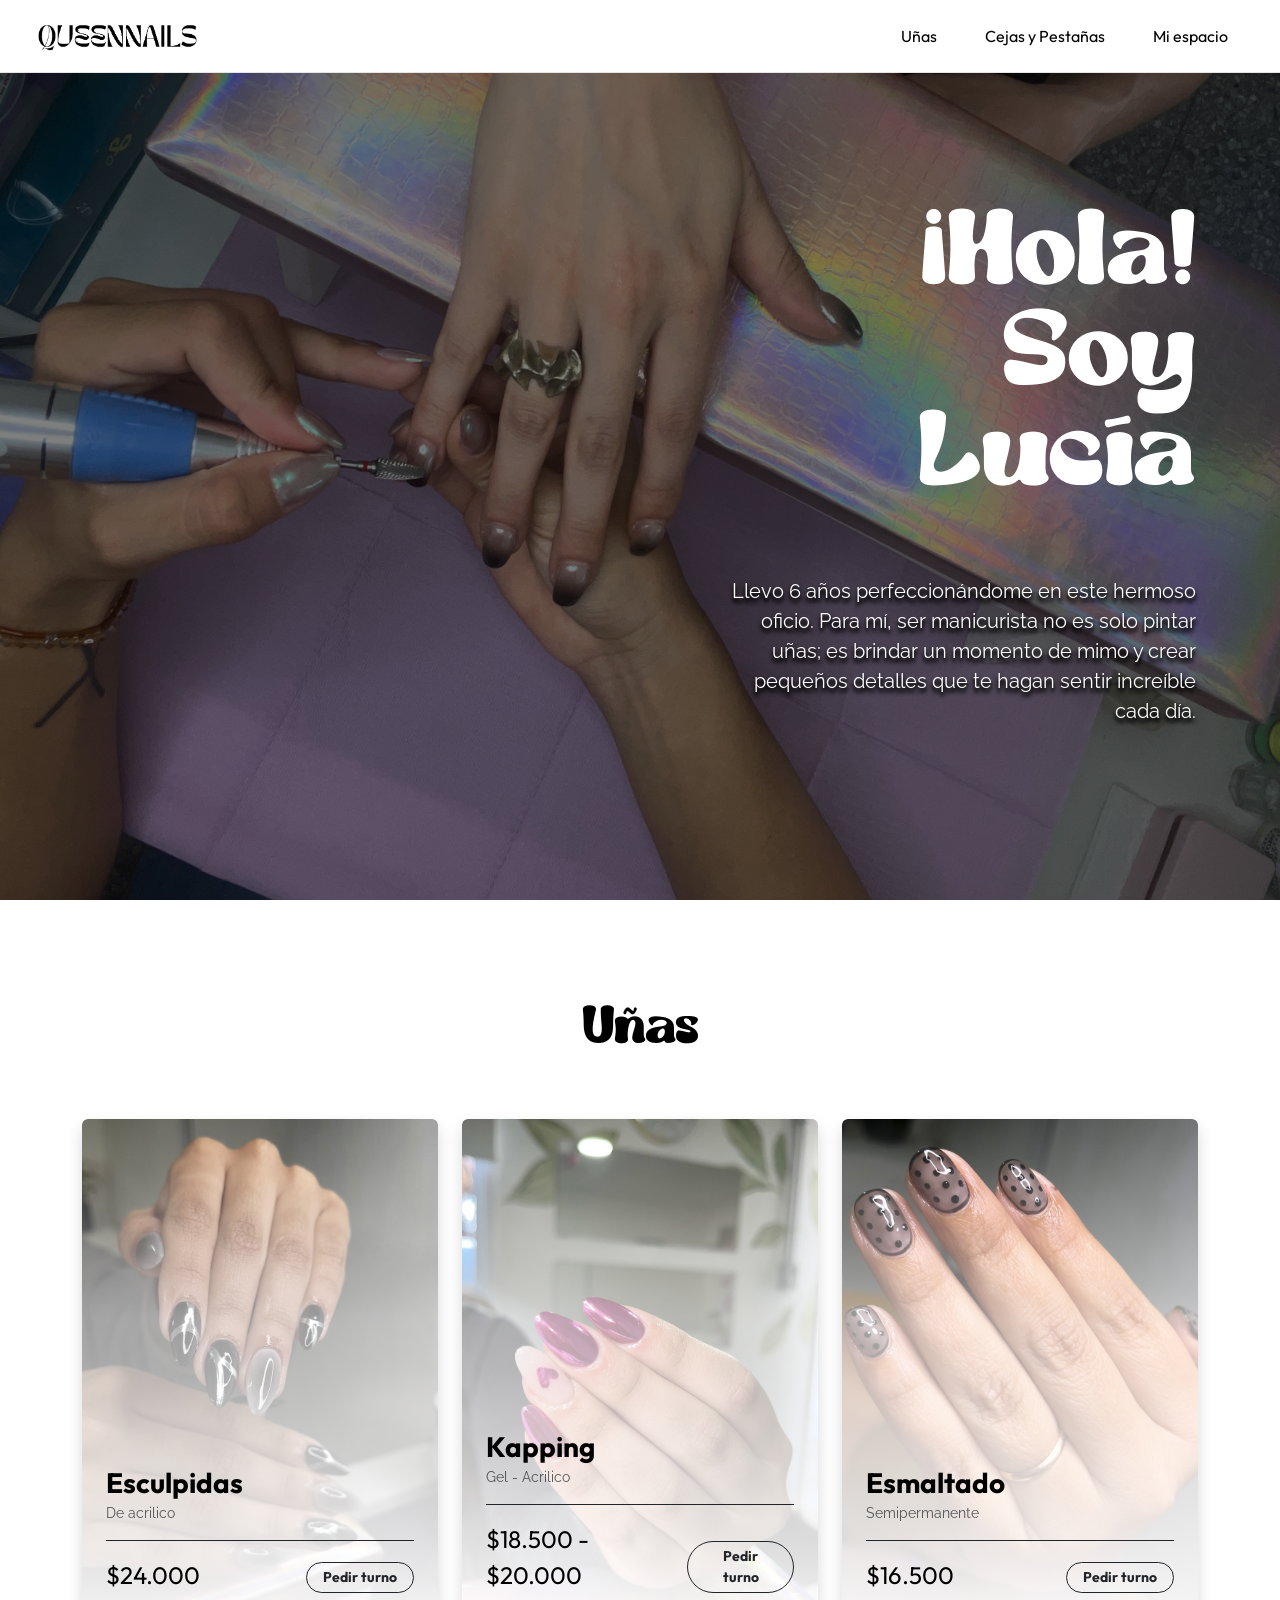
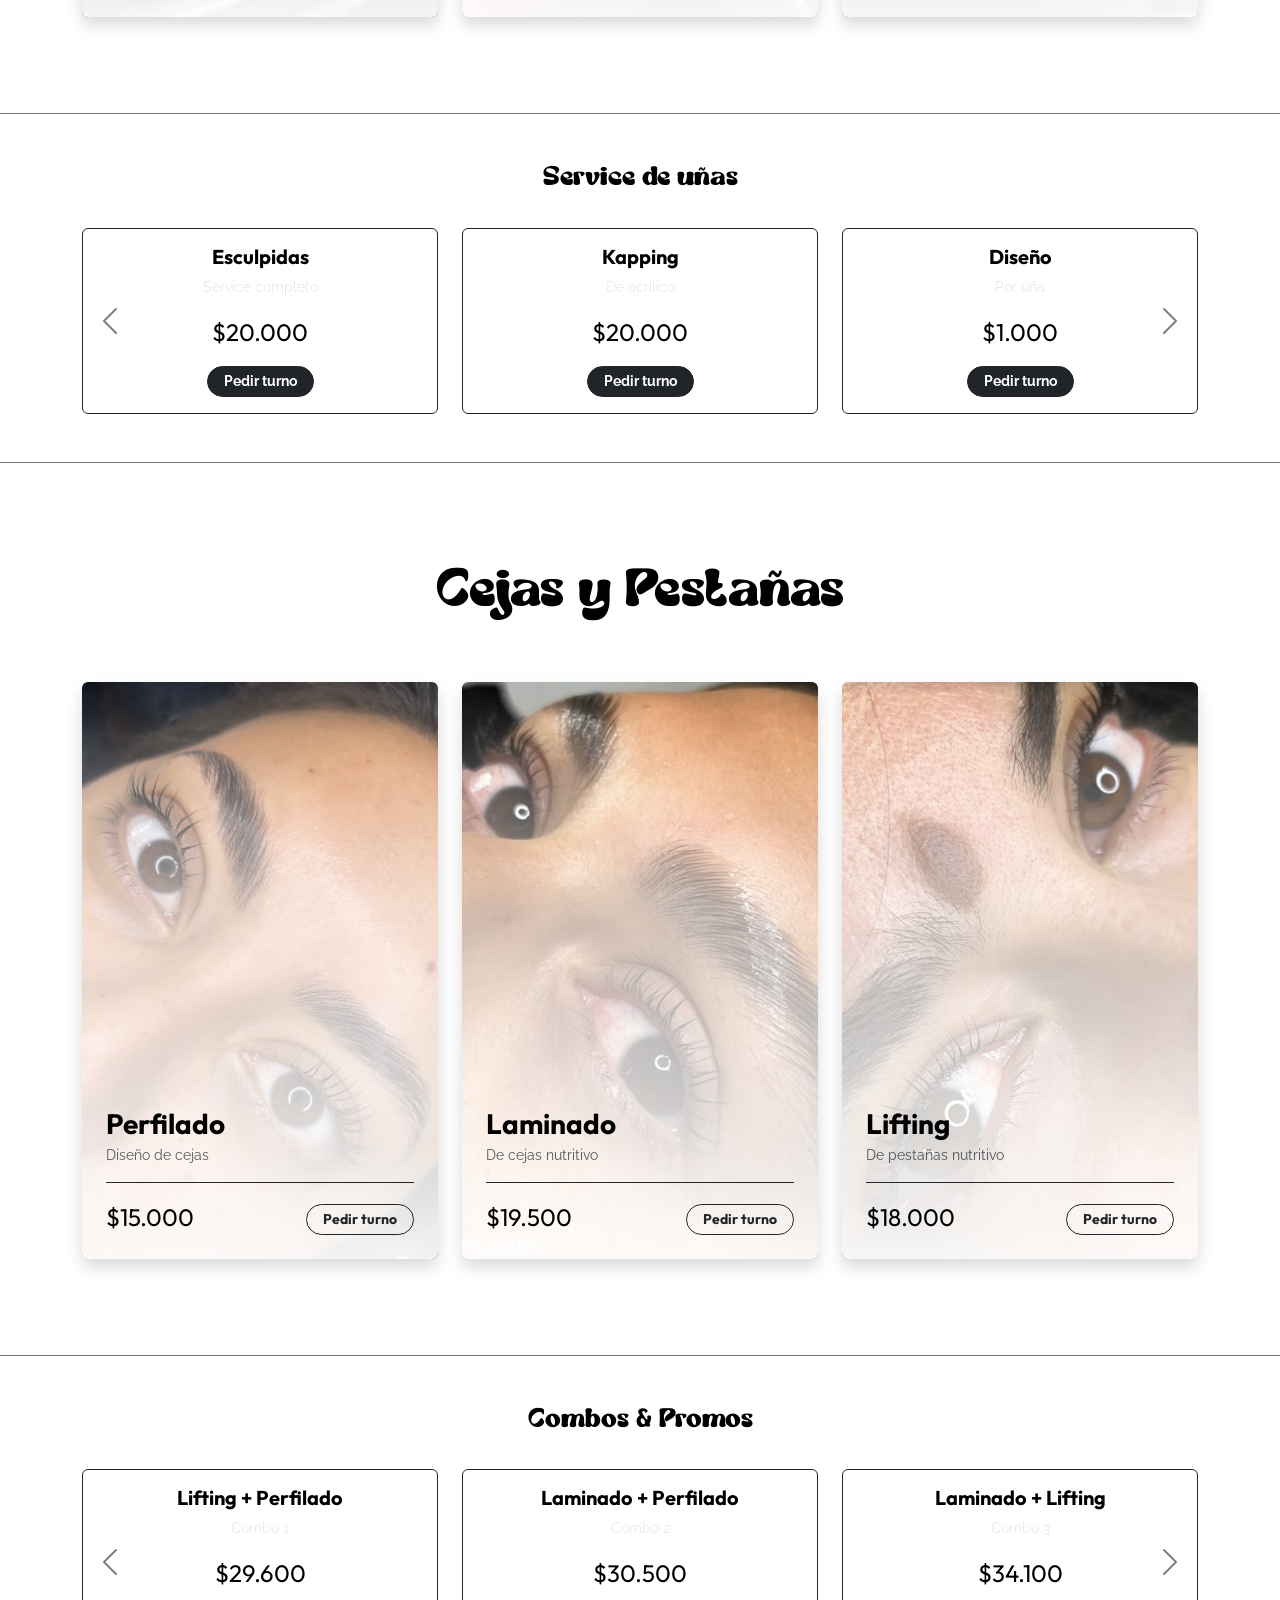
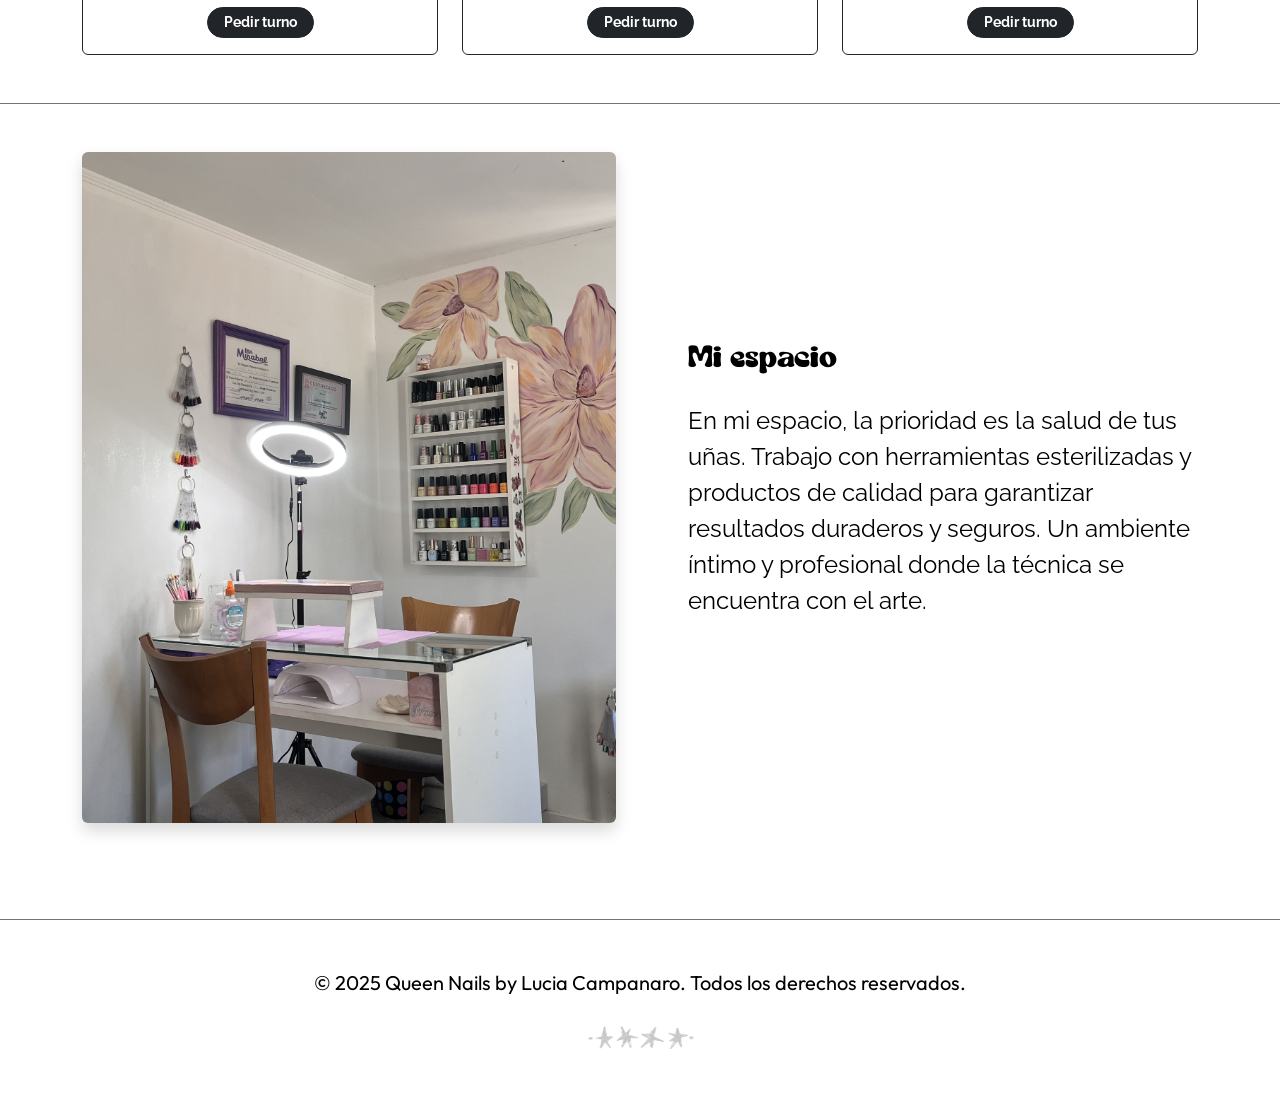
==== commit 5c80e2ee: "Update index.html" ====
--- a/index.html
+++ b/index.html
@@ -119,7 +119,7 @@
                             <h3 class="font-outfit fw-bold text-black mb-1">Esmaltado</h3>
                             <p class="text-muted small mb-3 font-raleway">Semipermanente</p>
                             <div class="d-flex justify-content-between align-items-end border-top border-dark pt-3">
-                                <span class="fs-4 font-outfit text-black">$16.000</span>
+                                <span class="fs-4 font-outfit text-black">$16.500</span>
                                 <a href="https://ig.me/m/queennails.lc"
                                     class="btn btn-sm btn-outline-dark rounded-pill px-3 fw-bold font-outfit">Pedir
                                     turno</a>
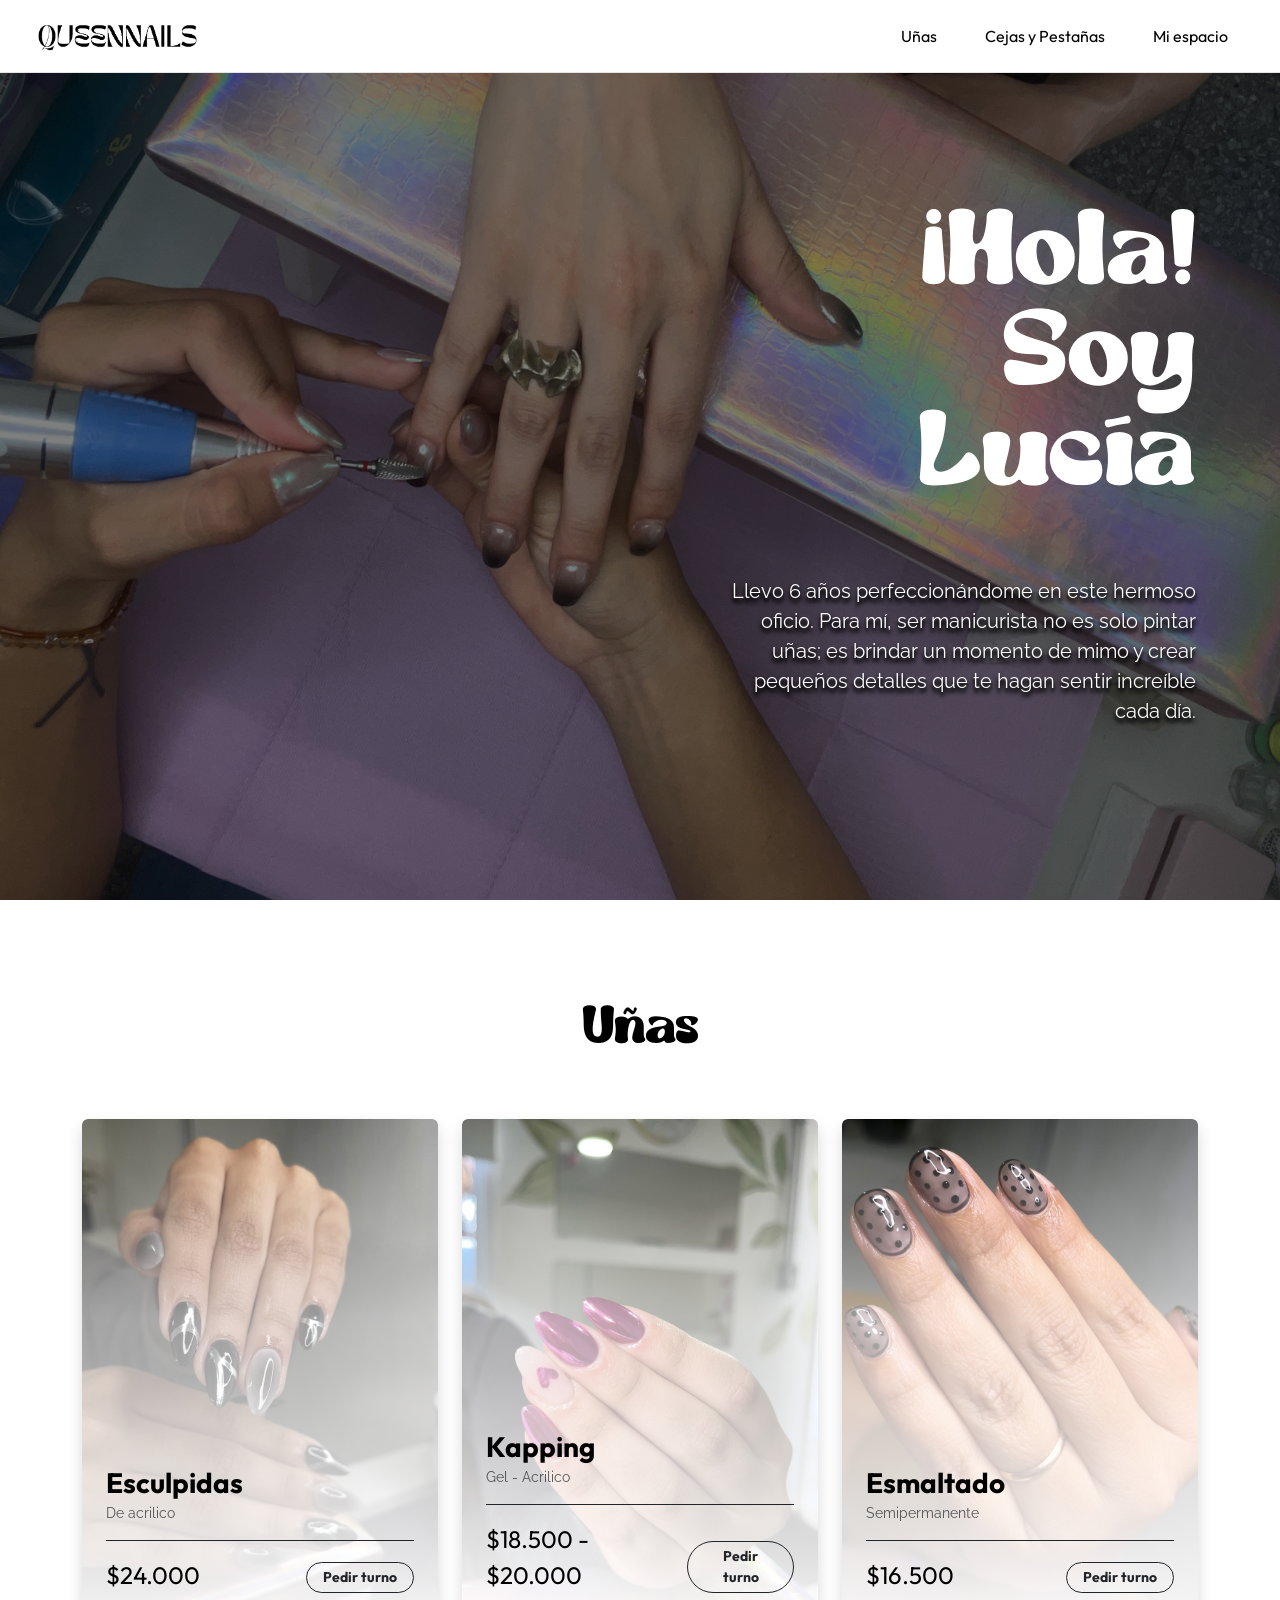
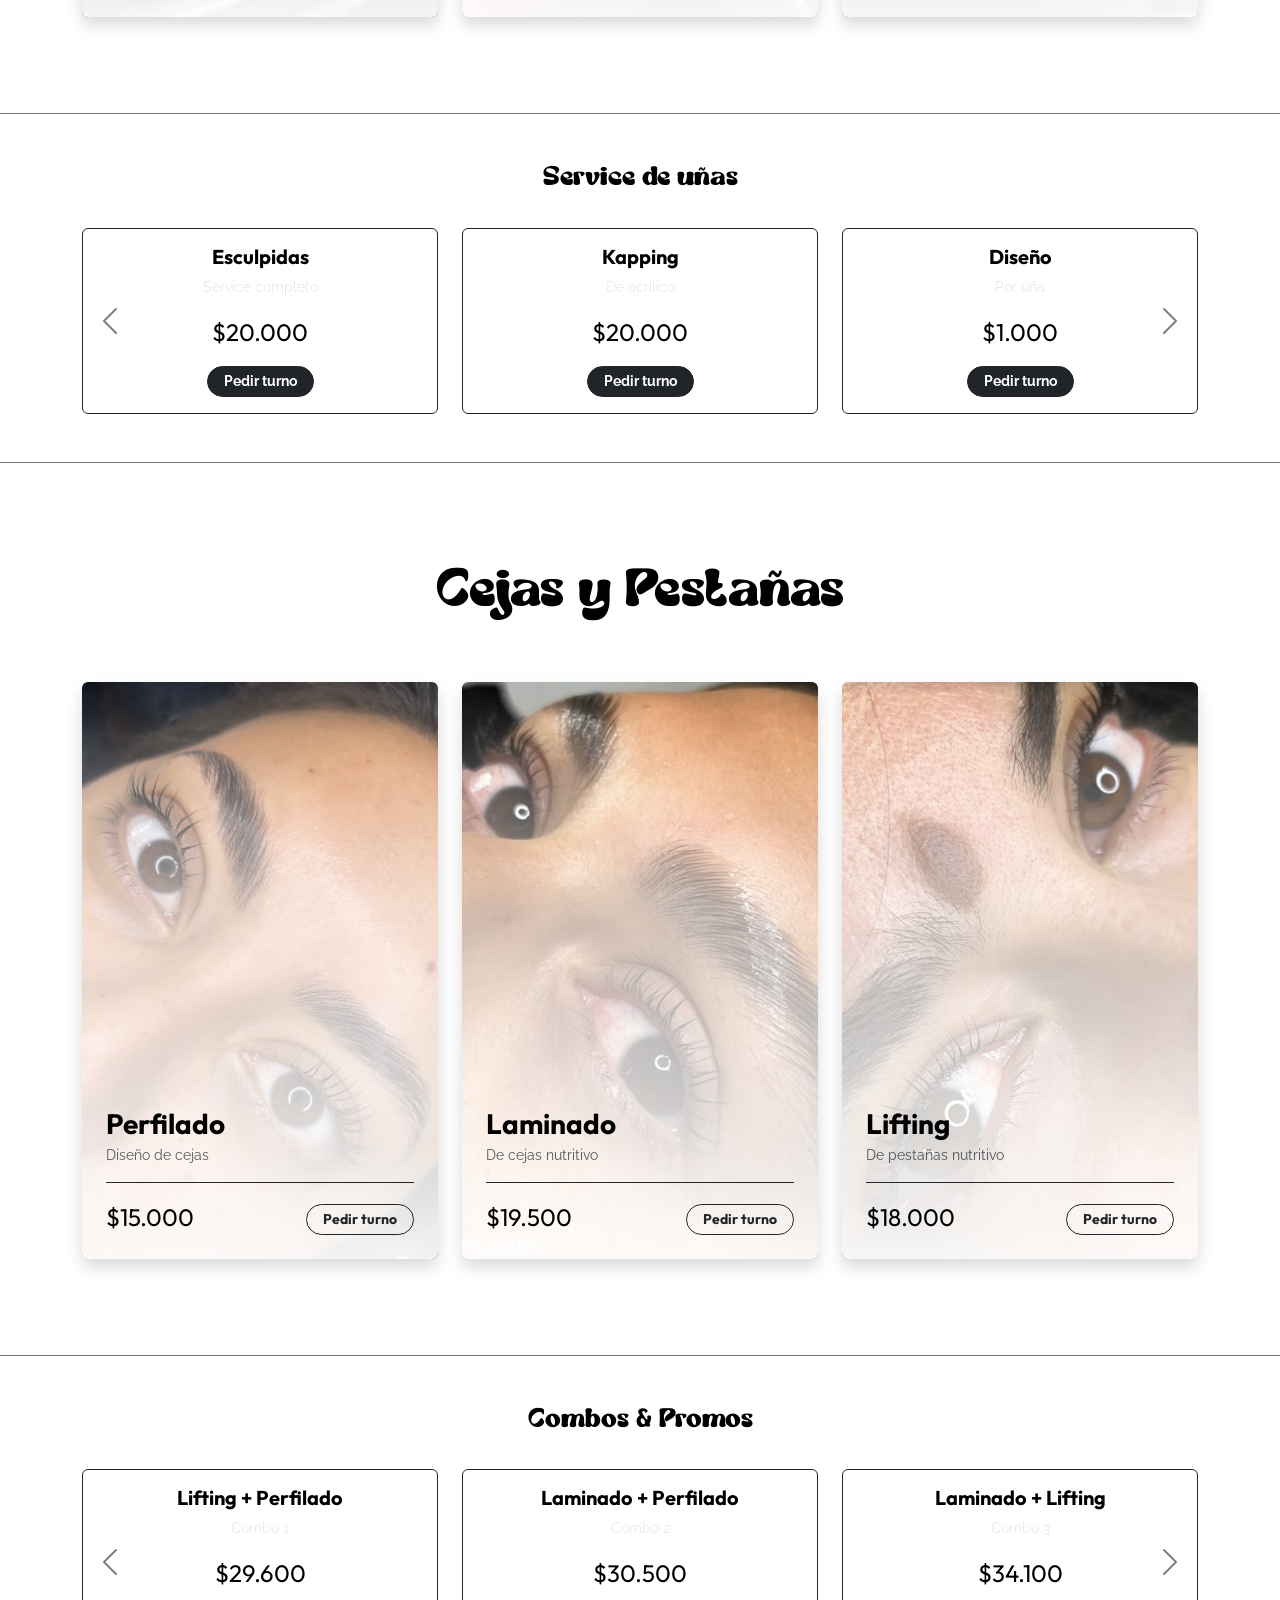
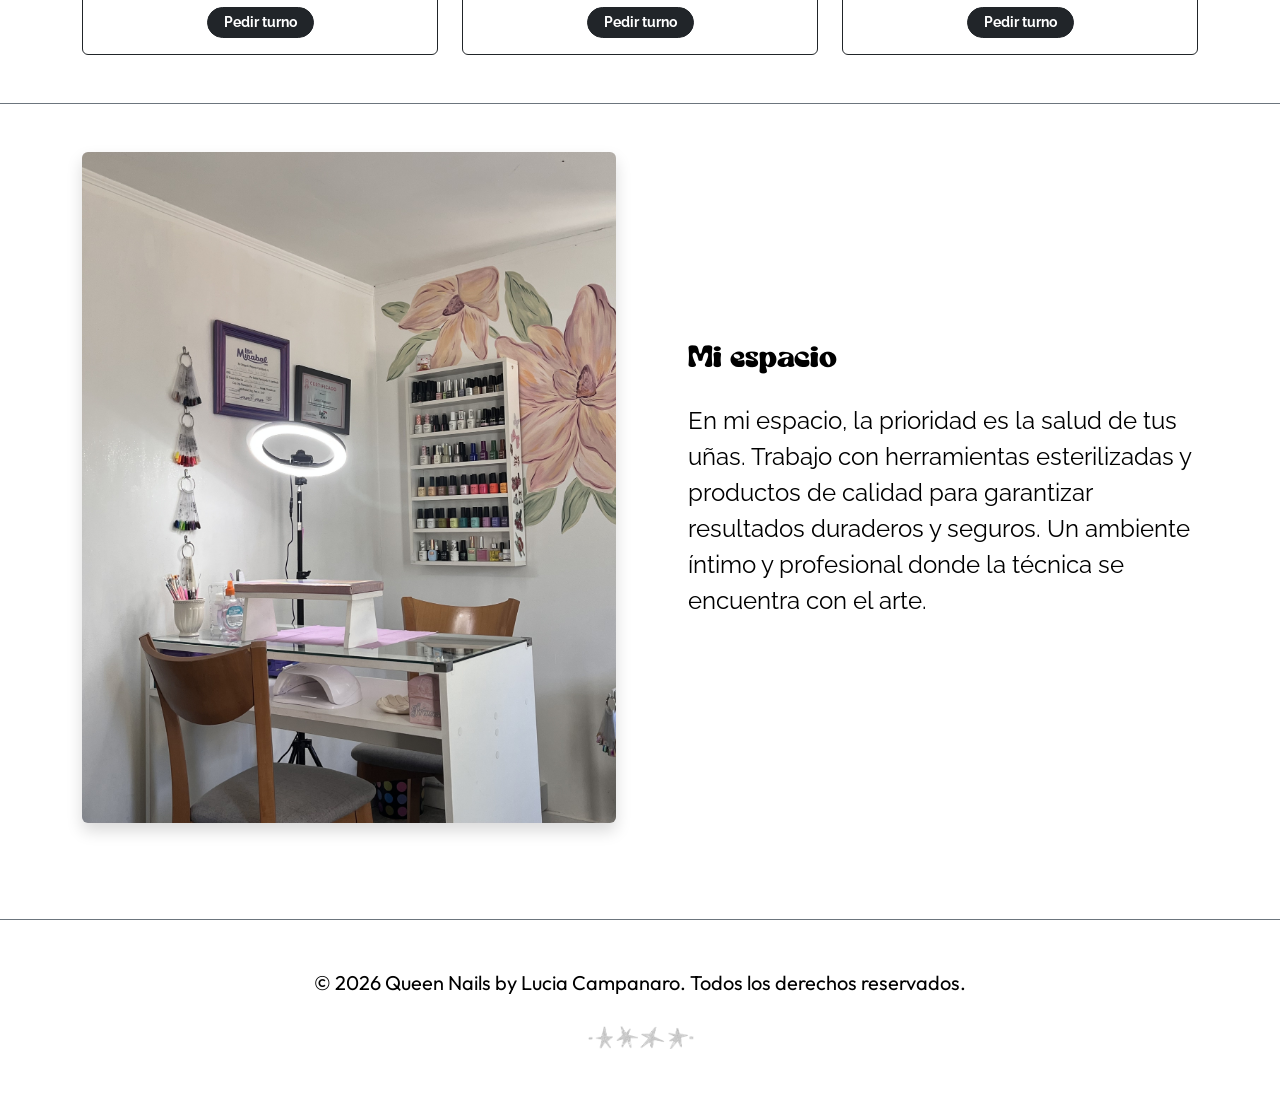
==== commit ce2c359c: "Update index.html" ====
--- a/index.html
+++ b/index.html
@@ -387,7 +387,7 @@
 
     <footer class="bg-white text-black py-5 text-center border-top border-secondary">
         <div class="container d-flex flex-column align-items-center gap-3">
-            <p class="font-outfit fs-5 mb-0">© 2025 Queen Nails by Lucia Campanaro. Todos los derechos reservados.</p>
+            <p class="font-outfit fs-5 mb-0">© 2026 Queen Nails by Lucia Campanaro. Todos los derechos reservados.</p>
             <img src="assets/imagenes/estrellas.png" alt="Estrellas decorativas" class="d-block"
                 style="max-width: 120px;" />
         </div>
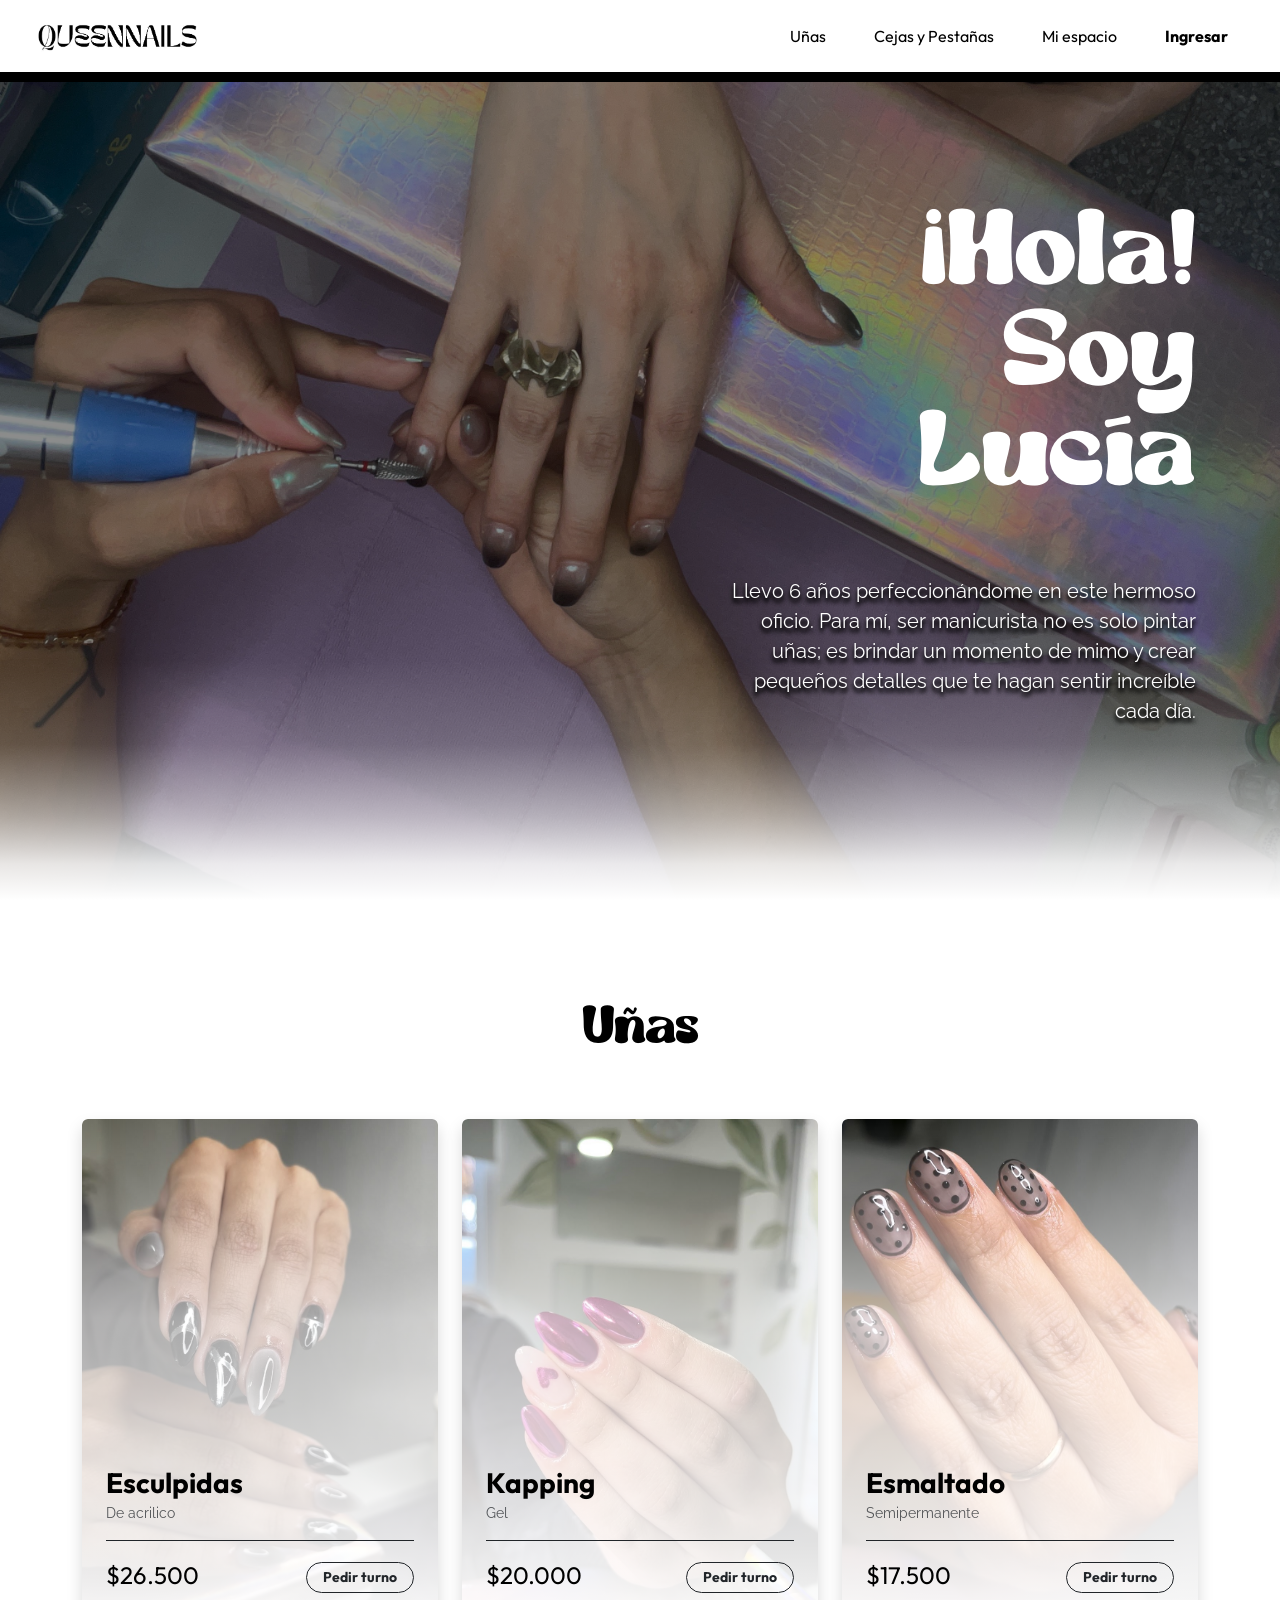
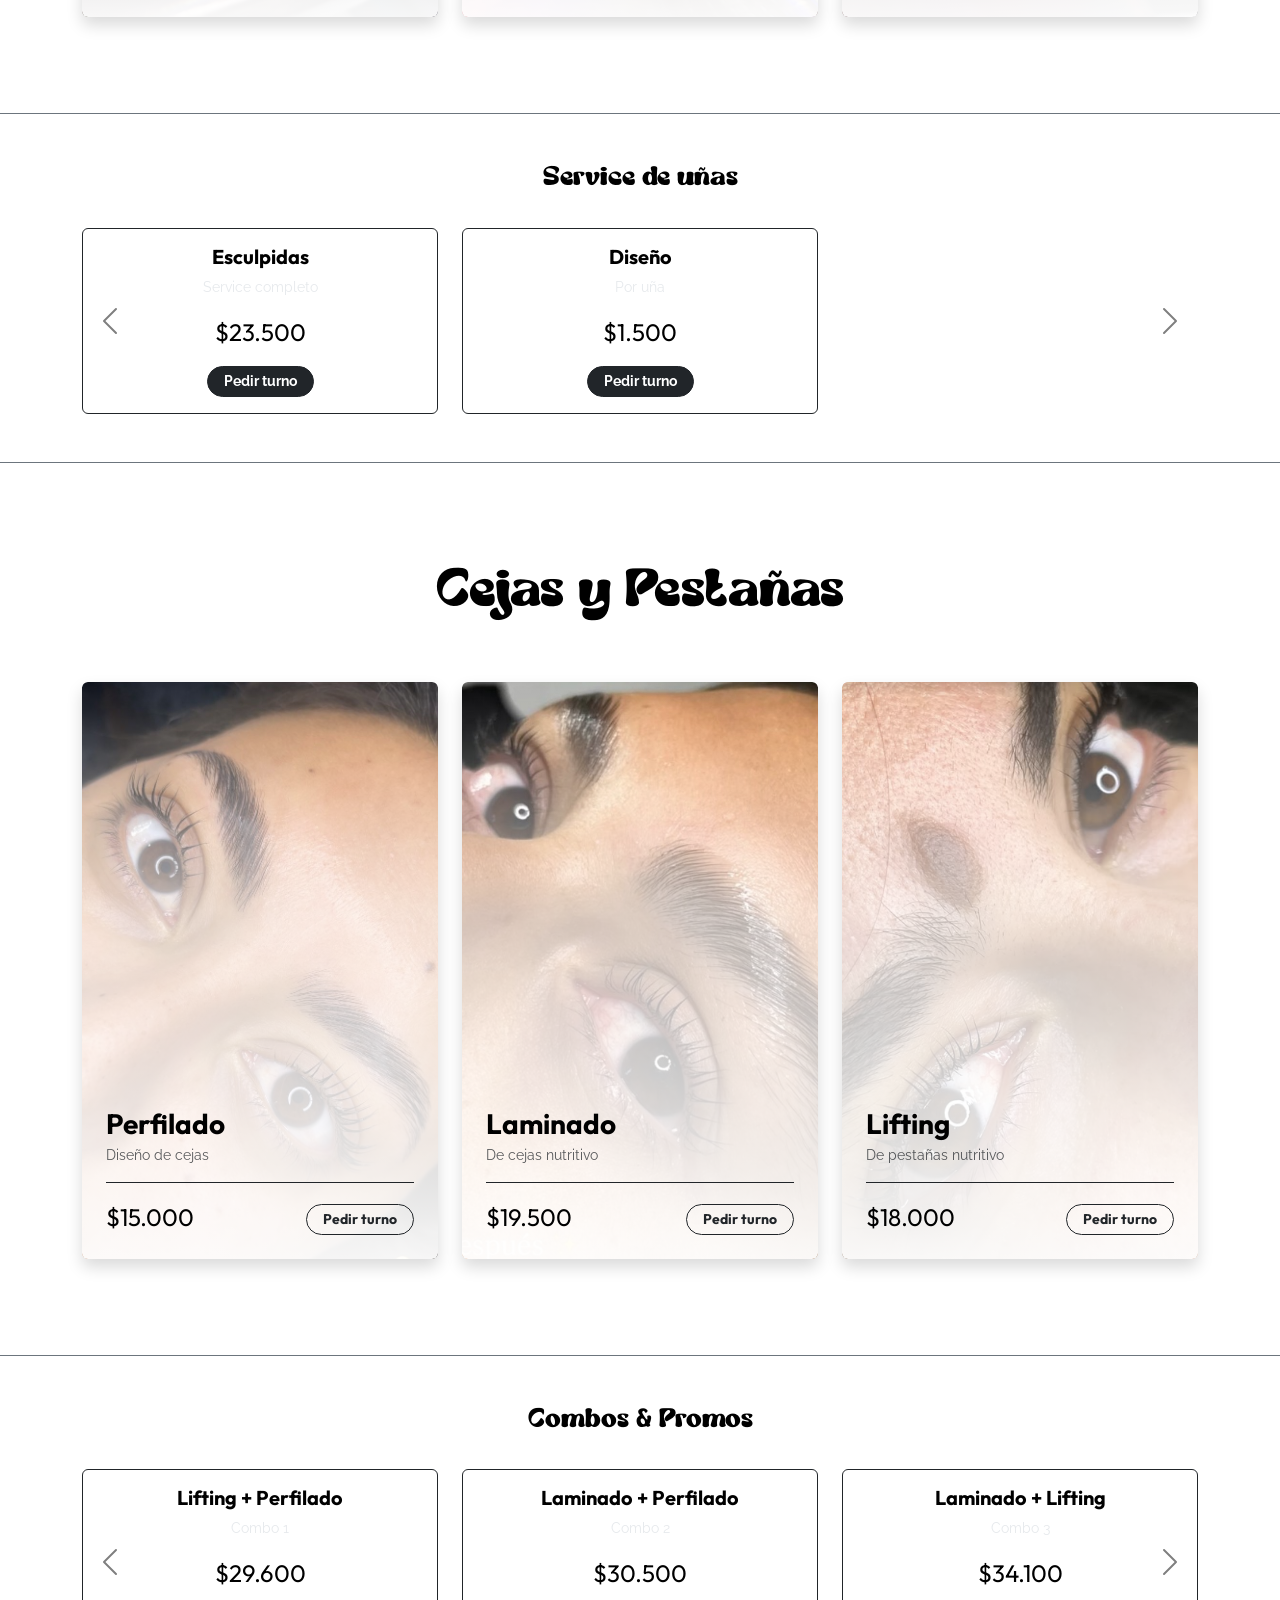
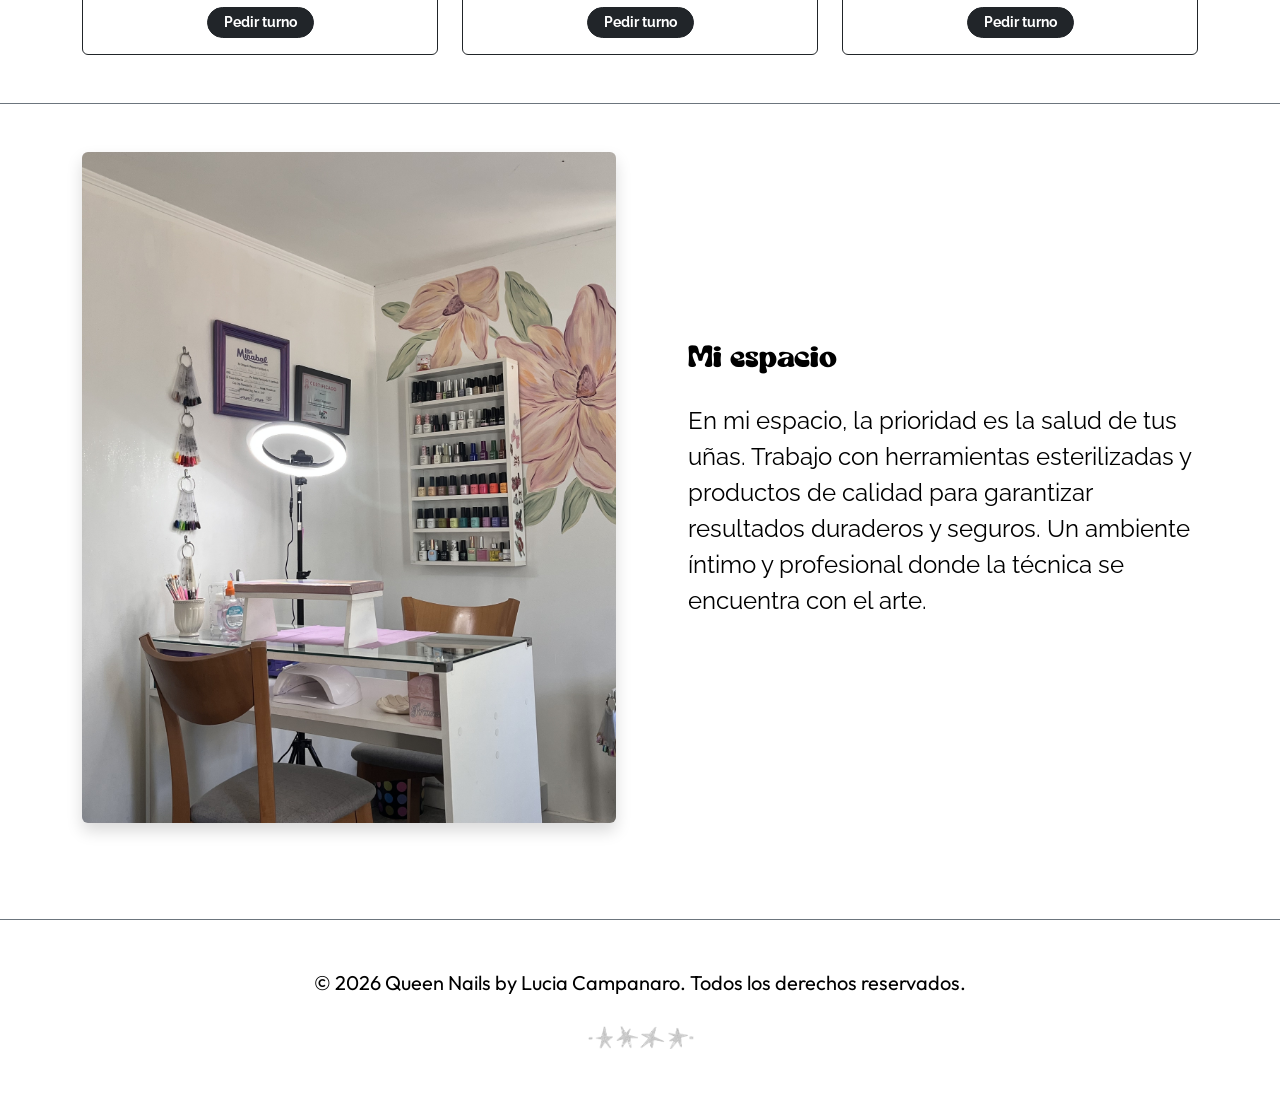
==== commit 926d2ff2: "acturalizacion" ====
--- a/index.html
+++ b/index.html
@@ -8,16 +8,8 @@
     <title>Queen Nails - Lucia Campanaro</title>
 
     <link href="https://cdn.jsdelivr.net/npm/bootstrap@5.3.0/dist/css/bootstrap.min.css" rel="stylesheet">
-    <link
-        href="https://fonts.googleapis.com/css2?family=Beth+Ellen&family=Outfit:wght@100..900&family=Raleway:ital,wght@0,100..900;1,100..900&display=swap"
-        rel="stylesheet">
+    <link href="https://fonts.googleapis.com/css2?family=Beth+Ellen&family=Outfit:wght@100..900&family=Raleway:ital,wght@0,100..900;1,100..900&display=swap" rel="stylesheet">
     <link rel="stylesheet" href="estilos.css" />
-
-    <style>
-        .custom-nav-border {
-            border-bottom: 1px solid rgba(0, 0, 0, 0.1) !important;
-        }
-    </style>
 </head>
 
 <body class="bg-white text-black font-raleway">
@@ -37,9 +29,11 @@
             <div class="collapse navbar-collapse justify-content-end" id="navbarNav">
                 <ul class="navbar-nav align-items-center font-outfit pe-3">
                     <li class="nav-item"><a class="nav-link px-4 py-3 text-black" href="#uñas">Uñas</a></li>
-                    <li class="nav-item"><a class="nav-link px-4 py-3 text-black" href="#cejas-pestañas">Cejas y
-                            Pestañas</a></li>
+                    <li class="nav-item"><a class="nav-link px-4 py-3 text-black" href="#cejas-pestañas">Cejas y Pestañas</a></li>
                     <li class="nav-item"><a class="nav-link px-4 py-3 text-black" href="#espacio">Mi espacio</a></li>
+                    <li class="nav-item">
+                        <a class="nav-link px-4 py-3 text-black fw-bold" href="admin.html">Ingresar</a>
+                    </li>
                 </ul>
             </div>
         </div>
@@ -47,89 +41,75 @@
 
     <main class="bg-white">
 
+        <!-- HERO (Con degradé inferior progresivo hacia el blanco) -->
         <section id="hero" class="hero-bg d-flex align-items-center min-vh-100">
-            <div class="container-fluid pe-lg-5 pb-5">
-
+            <div class="container-fluid pe-lg-5 pb-5 position-relative z-1">
                 <div class="row justify-content-end me-lg-4">
-
                     <div class="col-12 col-lg-5 text-center text-lg-end">
                         <h1 class="hero-title font-whitecapel text-white mb-5">
                             ¡Hola! <br>Soy Lucía
                         </h1>
-
                         <p class="hero-text font-raleway text-white fs-5 ms-auto">
                             Llevo 6 años perfeccionándome en este hermoso oficio.
                             Para mí, ser manicurista no es solo pintar uñas; es brindar un momento de mimo
                             y crear pequeños detalles que te hagan sentir increíble cada día.
                         </p>
                     </div>
-
-                </div>
-            </div>
-        </section>
-
+                </div>
+            </div>
+        </section>
+
+        <!-- UÑAS -->
         <section id="uñas" class="container py-5 my-5">
             <div class="row mb-5">
                 <div class="col-12 text-center">
                     <h2 class="font-whitecapel display-4 text-black">Uñas</h2>
                 </div>
             </div>
-
             <div class="row row-cols-1 row-cols-md-2 row-cols-lg-3 g-4">
                 <div class="col">
                     <div class="card border-0 shadow overflow-hidden h-100 card-estricta">
-                        <img src="assets/imagenes/esculpidas.png" class="card-img w-100 h-100 object-fit-cover"
-                            alt="Esculpidas">
-                        <div class="card-img-overlay d-flex flex-column justify-content-end p-4"
-                            style="background: linear-gradient(to top, rgba(255,255,255,0.95) 0%, rgba(255,255,255,0.6) 60%, transparent 100%);">
+                        <img src="assets/imagenes/esculpidas.png" class="card-img w-100 h-100 object-fit-cover" alt="Esculpidas">
+                        <div class="card-img-overlay d-flex flex-column justify-content-end p-4 overlay-suave">
                             <h3 class="font-outfit fw-bold text-black mb-1">Esculpidas</h3>
                             <p class="text-muted small mb-3 font-raleway">De acrilico</p>
                             <div class="d-flex justify-content-between align-items-end border-top border-dark pt-3">
-                                <span class="fs-4 font-outfit text-black">$24.000</span>
-                                <a href="https://ig.me/m/queennails.lc"
-                                    class="btn btn-sm btn-outline-dark rounded-pill px-3 fw-bold font-outfit">Pedir
-                                    turno</a>
-                            </div>
-                        </div>
-                    </div>
-                </div>
-                <div class="col">
-                    <div class="card border-0 shadow overflow-hidden h-100 card-estricta">
-                        <img src="assets/imagenes/kapping.png" class="card-img w-100 h-100 object-fit-cover"
-                            alt="Kapping">
-                        <div class="card-img-overlay d-flex flex-column justify-content-end p-4"
-                            style="background: linear-gradient(to top, rgba(255,255,255,0.95) 0%, rgba(255,255,255,0.6) 60%, transparent 100%);">
+                                <span class="fs-4 font-outfit text-black" data-price-id="esculpidas">$26.500</span>
+                                <a href="https://ig.me/m/queennails.lc" class="btn btn-sm btn-outline-dark rounded-pill px-3 fw-bold font-outfit">Pedir turno</a>
+                            </div>
+                        </div>
+                    </div>
+                </div>
+                <div class="col">
+                    <div class="card border-0 shadow overflow-hidden h-100 card-estricta">
+                        <img src="assets/imagenes/kapping.png" class="card-img w-100 h-100 object-fit-cover" alt="Kapping">
+                        <div class="card-img-overlay d-flex flex-column justify-content-end p-4 overlay-suave">
                             <h3 class="font-outfit fw-bold text-black mb-1">Kapping</h3>
-                            <p class="text-muted small mb-3 font-raleway">Gel - Acrilico</p>
-                            <div class="d-flex justify-content-between align-items-end border-top border-dark pt-3">
-                                <span class="fs-4 font-outfit text-black">$18.500 - $20.000</span>
-                                <a href="https://ig.me/m/queennails.lc"
-                                    class="btn btn-sm btn-outline-dark rounded-pill px-3 fw-bold font-outfit">Pedir
-                                    turno</a>
-                            </div>
-                        </div>
-                    </div>
-                </div>
-                <div class="col">
-                    <div class="card border-0 shadow overflow-hidden h-100 card-estricta">
-                        <img src="assets/imagenes/semi.png" class="card-img w-100 h-100 object-fit-cover"
-                            alt="Semipermanente">
-                        <div class="card-img-overlay d-flex flex-column justify-content-end p-4"
-                            style="background: linear-gradient(to top, rgba(255,255,255,0.95) 0%, rgba(255,255,255,0.6) 60%, transparent 100%);">
+                            <p class="text-muted small mb-3 font-raleway">Gel</p>
+                            <div class="d-flex justify-content-between align-items-end border-top border-dark pt-3">
+                                <span class="fs-4 font-outfit text-black" data-price-id="kapping">$20.000</span>
+                                <a href="https://ig.me/m/queennails.lc" class="btn btn-sm btn-outline-dark rounded-pill px-3 fw-bold font-outfit">Pedir turno</a>
+                            </div>
+                        </div>
+                    </div>
+                </div>
+                <div class="col">
+                    <div class="card border-0 shadow overflow-hidden h-100 card-estricta">
+                        <img src="assets/imagenes/semi.png" class="card-img w-100 h-100 object-fit-cover" alt="Semipermanente">
+                        <div class="card-img-overlay d-flex flex-column justify-content-end p-4 overlay-suave">
                             <h3 class="font-outfit fw-bold text-black mb-1">Esmaltado</h3>
                             <p class="text-muted small mb-3 font-raleway">Semipermanente</p>
                             <div class="d-flex justify-content-between align-items-end border-top border-dark pt-3">
-                                <span class="fs-4 font-outfit text-black">$16.500</span>
-                                <a href="https://ig.me/m/queennails.lc"
-                                    class="btn btn-sm btn-outline-dark rounded-pill px-3 fw-bold font-outfit">Pedir
-                                    turno</a>
-                            </div>
-                        </div>
-                    </div>
-                </div>
-            </div>
-        </section>
-
+                                <span class="fs-4 font-outfit text-black" data-price-id="esmaltado">$17.500</span>
+                                <a href="https://ig.me/m/queennails.lc" class="btn btn-sm btn-outline-dark rounded-pill px-3 fw-bold font-outfit">Pedir turno</a>
+                            </div>
+                        </div>
+                    </div>
+                </div>
+            </div>
+        </section>
+
+        <!-- SERVICE DE UÑAS -->
         <section id="services-extra" class="py-5 border-top border-bottom border-secondary" data-bs-theme="dark">
             <div class="container">
                 <div class="row mb-4">
@@ -137,7 +117,6 @@
                         <h3 class="font-whitecapel text-black">Service de uñas</h3>
                     </div>
                 </div>
-
                 <div id="carouselServices" class="carousel slide" data-bs-ride="carousel">
                     <div class="carousel-inner">
                         <div class="carousel-item active">
@@ -147,22 +126,8 @@
                                         <div class="card-body text-center">
                                             <h5 class="font-outfit fw-bold">Esculpidas</h5>
                                             <p class="small text-muted">Service completo</p>
-                                            <div class="fs-4 font-outfit mb-3">$20.000</div>
-                                            <a href="https://ig.me/m/queennails.lc"
-                                                class="btn btn-sm btn-dark rounded-pill px-3 fw-bold">Pedir
-                                                turno</a>
-                                        </div>
-                                    </div>
-                                </div>
-                                <div class="col">
-                                    <div class="card h-100 bg-white border border-dark text-black">
-                                        <div class="card-body text-center">
-                                            <h5 class="font-outfit fw-bold">Kapping</h5>
-                                            <p class="small text-muted">De acrilico</p>
-                                            <div class="fs-4 font-outfit mb-3">$20.000</div>
-                                            <a href="https://ig.me/m/queennails.lc"
-                                                class="btn btn-sm btn-dark rounded-pill px-3 fw-bold">Pedir
-                                                turno</a>
+                                            <div class="fs-4 font-outfit mb-3" data-price-id="service_esculpidas">$23.500</div>
+                                            <a href="https://ig.me/m/queennails.lc" class="btn btn-sm btn-dark rounded-pill px-3 fw-bold">Pedir turno</a>
                                         </div>
                                     </div>
                                 </div>
@@ -171,10 +136,8 @@
                                         <div class="card-body text-center">
                                             <h5 class="font-outfit fw-bold">Diseño</h5>
                                             <p class="small text-muted">Por uña</p>
-                                            <div class="fs-4 font-outfit mb-3">$1.000</div>
-                                            <a href="https://ig.me/m/queennails.lc"
-                                                class="btn btn-sm btn-dark rounded-pill px-3 fw-bold">Pedir
-                                                turno</a>
+                                            <div class="fs-4 font-outfit mb-3" data-price-id="service_diseno_u">$1.500</div>
+                                            <a href="https://ig.me/m/queennails.lc" class="btn btn-sm btn-dark rounded-pill px-3 fw-bold">Pedir turno</a>
                                         </div>
                                     </div>
                                 </div>
@@ -187,10 +150,8 @@
                                         <div class="card-body text-center">
                                             <h5 class="font-outfit fw-bold">Diseño</h5>
                                             <p class="small text-muted">Full set</p>
-                                            <div class="fs-4 font-outfit mb-3">$8.000</div>
-                                            <a href="https://ig.me/m/queennails.lc"
-                                                class="btn btn-sm btn-dark rounded-pill px-3 fw-bold">Pedir
-                                                turno</a>
+                                            <div class="fs-4 font-outfit mb-3" data-price-id="service_diseno_fs">$12.000</div>
+                                            <a href="https://ig.me/m/queennails.lc" class="btn btn-sm btn-dark rounded-pill px-3 fw-bold">Pedir turno</a>
                                         </div>
                                     </div>
                                 </div>
@@ -199,91 +160,75 @@
                                         <div class="card-body text-center">
                                             <h5 class="font-outfit fw-bold">Retirado</h5>
                                             <p class="small text-muted">Esculpidas - Kapping</p>
-                                            <div class="fs-4 font-outfit mb-3">$10.000</div>
-                                            <a href="https://ig.me/m/queennails.lc"
-                                                class="btn btn-sm btn-dark rounded-pill px-3 fw-bold">Pedir
-                                                turno</a>
-                                        </div>
-                                    </div>
-                                </div>
-                            </div>
-                        </div>
-                    </div>
-                    <button class="carousel-control-prev" type="button" data-bs-target="#carouselServices"
-                        data-bs-slide="prev" style="width: 5%;">
+                                            <div class="fs-4 font-outfit mb-3" data-price-id="service_retirado">$10.000</div>
+                                            <a href="https://ig.me/m/queennails.lc" class="btn btn-sm btn-dark rounded-pill px-3 fw-bold">Pedir turno</a>
+                                        </div>
+                                    </div>
+                                </div>
+                            </div>
+                        </div>
+                    </div>
+                    <button class="carousel-control-prev" type="button" data-bs-target="#carouselServices" data-bs-slide="prev" style="width: 5%;">
                         <span class="carousel-control-prev-icon" aria-hidden="true"></span>
                     </button>
-                    <button class="carousel-control-next" type="button" data-bs-target="#carouselServices"
-                        data-bs-slide="next" style="width: 5%;">
+                    <button class="carousel-control-next" type="button" data-bs-target="#carouselServices" data-bs-slide="next" style="width: 5%;">
                         <span class="carousel-control-next-icon" aria-hidden="true"></span>
                     </button>
                 </div>
             </div>
         </section>
 
-
+        <!-- CEJAS Y PESTAÑAS (Ruta restaurada literalmente a pestañas.png) -->
         <section id="cejas-pestañas" class="container py-5 my-5">
             <div class="row mb-5">
                 <div class="col-12 text-center">
                     <h2 class="font-whitecapel display-4 text-black">Cejas y Pestañas</h2>
                 </div>
             </div>
-
             <div class="row row-cols-1 row-cols-md-2 row-cols-lg-3 g-4">
                 <div class="col">
-                    <div class="card border-0 shadow overflow-hidden h-100" style="min-height: 380px;">
-                        <img src="assets/imagenes/perfilado.jpeg" class="card-img w-100 h-100 object-fit-cover"
-                            alt="Perfilado">
-                        <div class="card-img-overlay d-flex flex-column justify-content-end p-4"
-                            style="background: linear-gradient(to top, rgba(255,255,255,0.95) 0%, rgba(255,255,255,0.6) 60%, transparent 100%);">
+                    <div class="card border-0 shadow overflow-hidden h-100 card-estricta">
+                        <img src="assets/imagenes/perfilado.jpeg" class="card-img w-100 h-100 object-fit-cover" alt="Perfilado">
+                        <div class="card-img-overlay d-flex flex-column justify-content-end p-4 overlay-suave">
                             <h3 class="font-outfit fw-bold text-black mb-1">Perfilado</h3>
                             <p class="text-muted small mb-3 font-raleway">Diseño de cejas</p>
                             <div class="d-flex justify-content-between align-items-end border-top border-dark pt-3">
-                                <span class="fs-4 font-outfit text-black">$15.000</span>
-                                <a href="https://ig.me/m/queennails.lc"
-                                    class="btn btn-sm btn-outline-dark rounded-pill px-3 fw-bold font-outfit">Pedir
-                                    turno</a>
-                            </div>
-                        </div>
-                    </div>
-                </div>
-                <div class="col">
-                    <div class="card border-0 shadow overflow-hidden h-100" style="min-height: 380px;">
-                        <img src="assets/imagenes/laminado.jpeg" class="card-img w-100 h-100 object-fit-cover"
-                            alt="Laminado">
-                        <div class="card-img-overlay d-flex flex-column justify-content-end p-4"
-                            style="background: linear-gradient(to top, rgba(255,255,255,0.95) 0%, rgba(255,255,255,0.6) 60%, transparent 100%);">
+                                <span class="fs-4 font-outfit text-black" data-price-id="perfilado">$15.000</span>
+                                <a href="https://ig.me/m/queennails.lc" class="btn btn-sm btn-outline-dark rounded-pill px-3 fw-bold font-outfit">Pedir turno</a>
+                            </div>
+                        </div>
+                    </div>
+                </div>
+                <div class="col">
+                    <div class="card border-0 shadow overflow-hidden h-100 card-estricta">
+                        <img src="assets/imagenes/laminado.jpeg" class="card-img w-100 h-100 object-fit-cover" alt="Laminado">
+                        <div class="card-img-overlay d-flex flex-column justify-content-end p-4 overlay-suave">
                             <h3 class="font-outfit fw-bold text-black mb-1">Laminado</h3>
                             <p class="text-muted small mb-3 font-raleway">De cejas nutritivo</p>
                             <div class="d-flex justify-content-between align-items-end border-top border-dark pt-3">
-                                <span class="fs-4 font-outfit text-black">$19.500</span>
-                                <a href="https://ig.me/m/queennails.lc"
-                                    class="btn btn-sm btn-outline-dark rounded-pill px-3 fw-bold font-outfit">Pedir
-                                    turno</a>
-                            </div>
-                        </div>
-                    </div>
-                </div>
-                <div class="col">
-                    <div class="card border-0 shadow overflow-hidden h-100" style="min-height: 380px;">
-                        <img src="assets/imagenes/pestañas.png" class="card-img w-100 h-100 object-fit-cover"
-                            alt="Lifting">
-                        <div class="card-img-overlay d-flex flex-column justify-content-end p-4"
-                            style="background: linear-gradient(to top, rgba(255,255,255,0.95) 0%, rgba(255,255,255,0.6) 60%, transparent 100%);">
+                                <span class="fs-4 font-outfit text-black" data-price-id="laminado_cejas">$19.500</span>
+                                <a href="https://ig.me/m/queennails.lc" class="btn btn-sm btn-outline-dark rounded-pill px-3 fw-bold font-outfit">Pedir turno</a>
+                            </div>
+                        </div>
+                    </div>
+                </div>
+                <div class="col">
+                    <div class="card border-0 shadow overflow-hidden h-100 card-estricta">
+                        <img src="assets/imagenes/pestanas.png" class="card-img w-100 h-100 object-fit-cover" alt="Lifting">
+                        <div class="card-img-overlay d-flex flex-column justify-content-end p-4 overlay-suave">
                             <h3 class="font-outfit fw-bold text-black mb-1">Lifting</h3>
                             <p class="text-muted small mb-3 font-raleway">De pestañas nutritivo</p>
                             <div class="d-flex justify-content-between align-items-end border-top border-dark pt-3">
-                                <span class="fs-4 font-outfit text-black">$18.000</span>
-                                <a href="https://ig.me/m/queennails.lc"
-                                    class="btn btn-sm btn-outline-dark rounded-pill px-3 fw-bold font-outfit">Pedir
-                                    turno</a>
-                            </div>
-                        </div>
-                    </div>
-                </div>
-            </div>
-        </section>
-
+                                <span class="fs-4 font-outfit text-black" data-price-id="lifting">$18.000</span>
+                                <a href="https://ig.me/m/queennails.lc" class="btn btn-sm btn-outline-dark rounded-pill px-3 fw-bold font-outfit">Pedir turno</a>
+                            </div>
+                        </div>
+                    </div>
+                </div>
+            </div>
+        </section>
+
+        <!-- COMBOS -->
         <section id="combos" class="py-5 bg-white border-top border-bottom border-secondary" data-bs-theme="dark">
             <div class="container">
                 <div class="row mb-4">
@@ -291,7 +236,6 @@
                         <h3 class="font-whitecapel text-black">Combos & Promos</h3>
                     </div>
                 </div>
-
                 <div id="carouselCombos" class="carousel slide" data-bs-ride="carousel">
                     <div class="carousel-inner">
                         <div class="carousel-item active">
@@ -301,10 +245,8 @@
                                         <div class="card-body text-center">
                                             <h5 class="font-outfit fw-bold">Lifting + Perfilado</h5>
                                             <p class="small text-muted">Combo 1</p>
-                                            <div class="fs-4 font-outfit mb-3">$29.600</div>
-                                            <a href="https://ig.me/m/queennails.lc"
-                                                class="btn btn-sm btn-dark rounded-pill px-3 fw-bold">Pedir
-                                                turno</a>
+                                            <div class="fs-4 font-outfit mb-3" data-price-id="combo1">$29.600</div>
+                                            <a href="https://ig.me/m/queennails.lc" class="btn btn-sm btn-dark rounded-pill px-3 fw-bold">Pedir turno</a>
                                         </div>
                                     </div>
                                 </div>
@@ -313,10 +255,8 @@
                                         <div class="card-body text-center">
                                             <h5 class="font-outfit fw-bold">Laminado + Perfilado</h5>
                                             <p class="small text-muted">Combo 2</p>
-                                            <div class="fs-4 font-outfit mb-3">$30.500</div>
-                                            <a href="https://ig.me/m/queennails.lc"
-                                                class="btn btn-sm btn-dark rounded-pill px-3 fw-bold">Pedir
-                                                turno</a>
+                                            <div class="fs-4 font-outfit mb-3" data-price-id="combo2">$30.500</div>
+                                            <a href="https://ig.me/m/queennails.lc" class="btn btn-sm btn-dark rounded-pill px-3 fw-bold">Pedir turno</a>
                                         </div>
                                     </div>
                                 </div>
@@ -325,10 +265,8 @@
                                         <div class="card-body text-center">
                                             <h5 class="font-outfit fw-bold">Laminado + Lifting</h5>
                                             <p class="small text-muted">Combo 3</p>
-                                            <div class="fs-4 font-outfit mb-3">$34.100</div>
-                                            <a href="https://ig.me/m/queennails.lc"
-                                                class="btn btn-sm btn-dark rounded-pill px-3 fw-bold">Pedir
-                                                turno</a>
+                                            <div class="fs-4 font-outfit mb-3" data-price-id="combo3">$34.100</div>
+                                            <a href="https://ig.me/m/queennails.lc" class="btn btn-sm btn-dark rounded-pill px-3 fw-bold">Pedir turno</a>
                                         </div>
                                     </div>
                                 </div>
@@ -341,35 +279,30 @@
                                         <div class="card-body text-center">
                                             <h5 class="font-outfit fw-bold">Laminado + Lifting + Perfilado</h5>
                                             <p class="small text-muted">Combo 4</p>
-                                            <div class="fs-4 font-outfit mb-3">$48.500</div>
-                                            <a href="https://ig.me/m/queennails.lc"
-                                                class="btn btn-sm btn-dark rounded-pill px-3 fw-bold">Pedir
-                                                turno</a>
-                                        </div>
-                                    </div>
-                                </div>
-                            </div>
-                        </div>
-                    </div>
-                    <button class="carousel-control-prev" type="button" data-bs-target="#carouselCombos"
-                        data-bs-slide="prev" style="width: 5%;">
+                                            <div class="fs-4 font-outfit mb-3" data-price-id="combo4">$48.500</div>
+                                            <a href="https://ig.me/m/queennails.lc" class="btn btn-sm btn-dark rounded-pill px-3 fw-bold">Pedir turno</a>
+                                        </div>
+                                    </div>
+                                </div>
+                            </div>
+                        </div>
+                    </div>
+                    <button class="carousel-control-prev" type="button" data-bs-target="#carouselCombos" data-bs-slide="prev" style="width: 5%;">
                         <span class="carousel-control-prev-icon" aria-hidden="true"></span>
                     </button>
-                    <button class="carousel-control-next" type="button" data-bs-target="#carouselCombos"
-                        data-bs-slide="next" style="width: 5%;">
+                    <button class="carousel-control-next" type="button" data-bs-target="#carouselCombos" data-bs-slide="next" style="width: 5%;">
                         <span class="carousel-control-next-icon" aria-hidden="true"></span>
                     </button>
                 </div>
             </div>
         </section>
 
+        <!-- MI ESPACIO -->
         <section id="espacio" class="container py-5 mb-5">
             <div class="row align-items-center g-5">
                 <div class="col-12 col-lg-6">
-                    <img src="assets/imagenes/miespacio.jpeg" alt="Trabajo de vidrio"
-                        class="img-fluid rounded w-100 shadow">
-                </div>
-
+                    <img src="assets/imagenes/miespacio.jpeg" alt="Trabajo de vidrio" class="img-fluid rounded w-100 shadow">
+                </div>
                 <div class="col-12 col-lg-6">
                     <div class="ps-lg-4 text-center text-lg-start">
                         <h2 class="titulo-seccion font-whitecapel mb-4 text-black">Mi espacio</h2>
@@ -388,12 +321,12 @@
     <footer class="bg-white text-black py-5 text-center border-top border-secondary">
         <div class="container d-flex flex-column align-items-center gap-3">
             <p class="font-outfit fs-5 mb-0">© 2026 Queen Nails by Lucia Campanaro. Todos los derechos reservados.</p>
-            <img src="assets/imagenes/estrellas.png" alt="Estrellas decorativas" class="d-block"
-                style="max-width: 120px;" />
+            <img src="assets/imagenes/estrellas.png" alt="Estrellas decorativas" class="d-block" style="max-width: 120px;" />
         </div>
     </footer>
 
     <script src="https://cdn.jsdelivr.net/npm/bootstrap@5.3.0/dist/js/bootstrap.bundle.min.js"></script>
+    <script src="admin.js"></script>
 </body>
 
-</html>
+</html>
--- a/estilos.css
+++ b/estilos.css
@@ -6,11 +6,12 @@
 }
 
 body {
-    font-family: 'whitecapel', sans-serif;
+    font-family: 'Whitecapel', sans-serif;
+    overflow-x: hidden; /* Corta el desborde fantasma que hacía temblar la web en iPhone */
 }
 
 .font-whitecapel {
-    font-family: 'whitecapel', sans-serif;
+    font-family: 'Whitecapel', sans-serif;
 }
 
 .font-outfit {
@@ -34,7 +35,6 @@
     border-bottom: 10px solid black;
 }
 
-
 #navbarNav .nav-item .nav-link {
     position: relative;
     color: black !important;
@@ -56,13 +56,31 @@
     width: 70%;
 }
 
-
+/* ── HERO DEGRADADO SUAVE ── */
 .hero-bg {
     background-image: url("assets/imagenes/qnportada.jpeg");
     background-size: cover;
     background-position: center;
-    box-shadow: inset 0 0 0 1000px rgba(0, 0, 0, 0.5);
+    box-shadow: inset 0 0 0 1000px rgba(0, 0, 0, 0.45);
     padding-top: 80px;
+    position: relative;
+}
+
+.hero-bg::after {
+    content: '';
+    position: absolute;
+    bottom: 0;
+    left: 0;
+    width: 100%;
+    height: 240px;
+    background: linear-gradient(to bottom, 
+        rgba(255, 255, 255, 0) 0%, 
+        rgba(255, 255, 255, 0.15) 35%, 
+        rgba(255, 255, 255, 0.55) 65%, 
+        rgba(255, 255, 255, 0.88) 85%, 
+        rgba(255, 255, 255, 1) 100%
+    );
+    pointer-events: none;
 }
 
 .hero-text {
@@ -83,15 +101,38 @@
         font-size: 4rem;
         line-height: 1.1;
     }
-
     .hero-text {
         font-size: 16px !important;
     }
 }
 
-
 @media (max-width: 576px) {
     .hero-title {
         font-size: 3rem;
     }
-}+}
+
+/* ── LA SOLUCIÓN AL RESPONSIVO MÓVIL ── */
+.card-estricta {
+    min-height: 380px; /* Obliga al motor del celular a darle espacio físico a la foto */
+    transition: transform 0.25s ease;
+}
+
+.card-estricta:hover {
+    transform: translateY(-4px);
+}
+
+.overlay-suave {
+    background: linear-gradient(to top, rgba(255,255,255,0.96) 0%, rgba(255,255,255,0.65) 60%, transparent 100%);
+}
+
+/* Clases del Panel Admin (mantenidas para que admin.html no pierda su maquetado) */
+.admin-label {
+    display: block; font-size: 0.8rem; font-weight: 600;
+    text-transform: uppercase; letter-spacing: 0.04em; color: #444; margin-bottom: 4px;
+}
+.admin-input {
+    width: 100%; border: 1.5px solid #ccc; border-radius: 8px;
+    padding: 10px 14px; font-size: 0.95rem; outline: none; transition: border-color 0.2s;
+}
+.admin-input:focus { border-color: #000; }
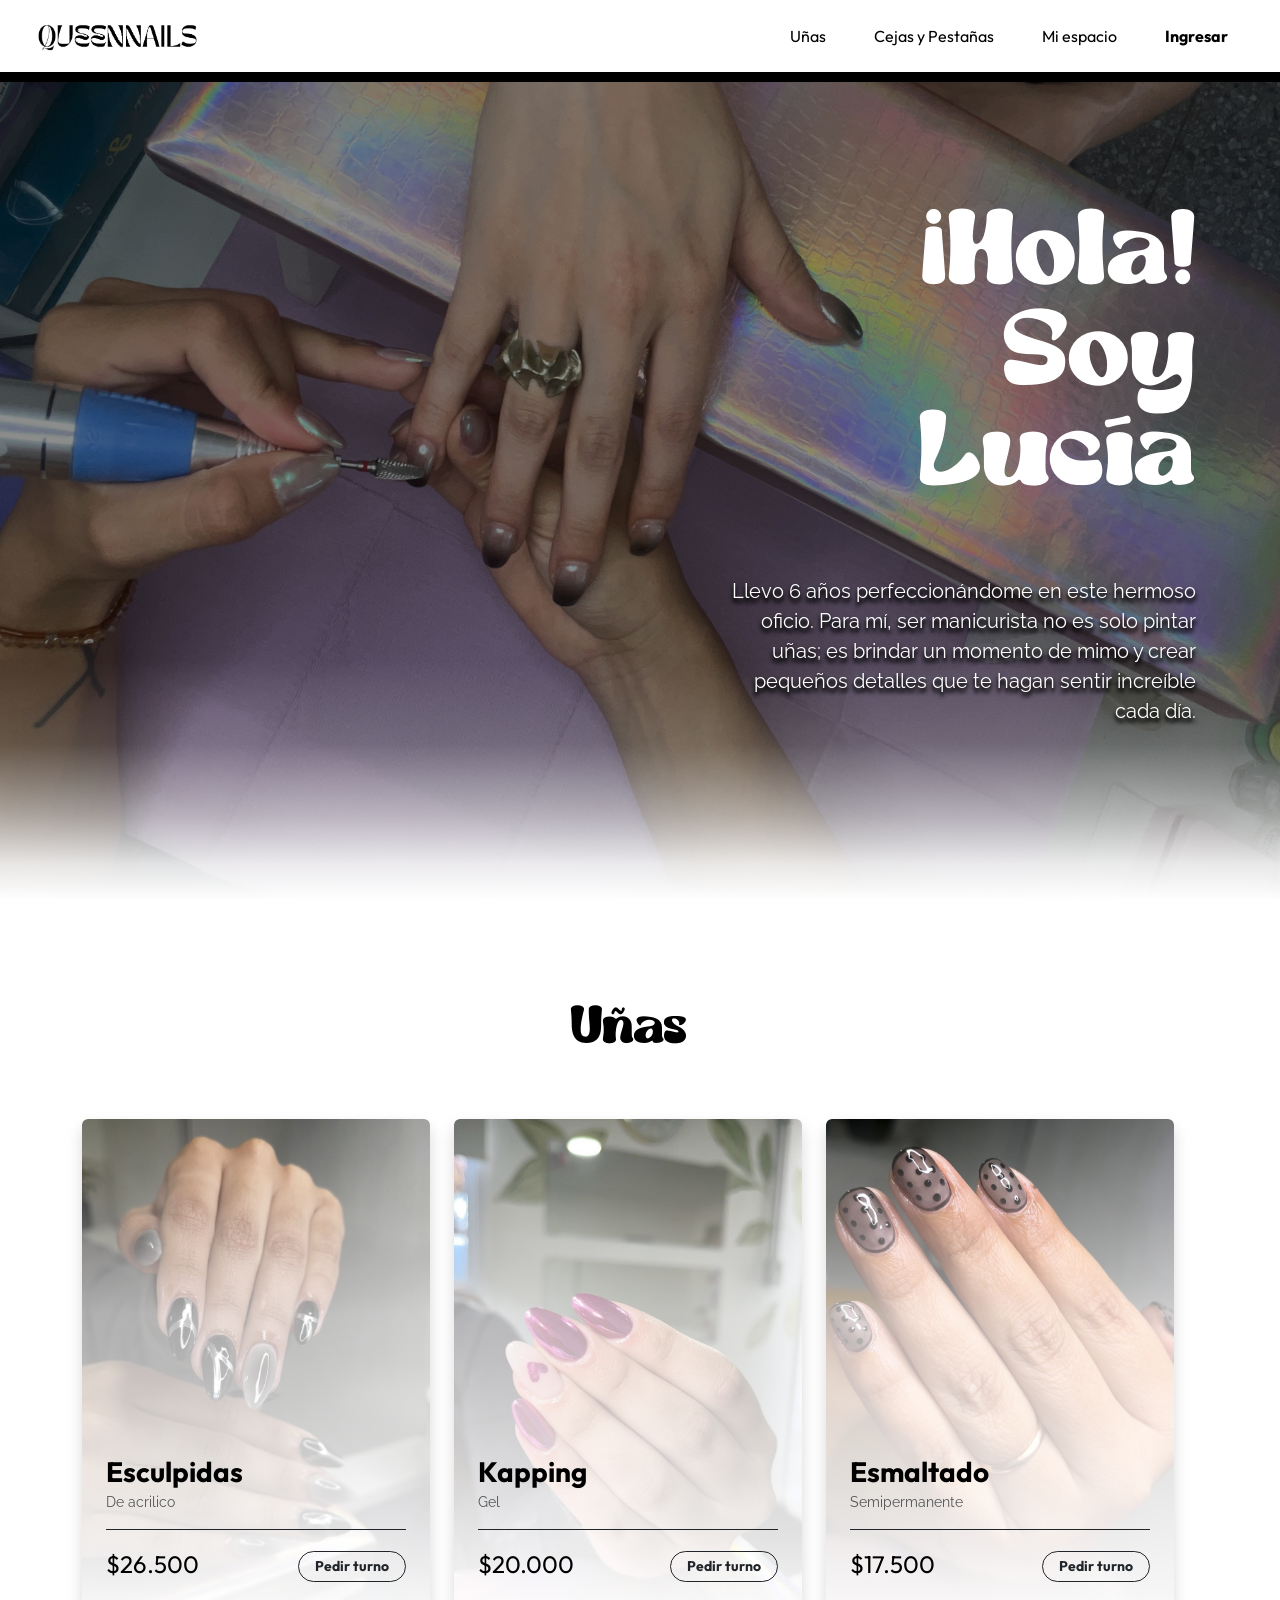
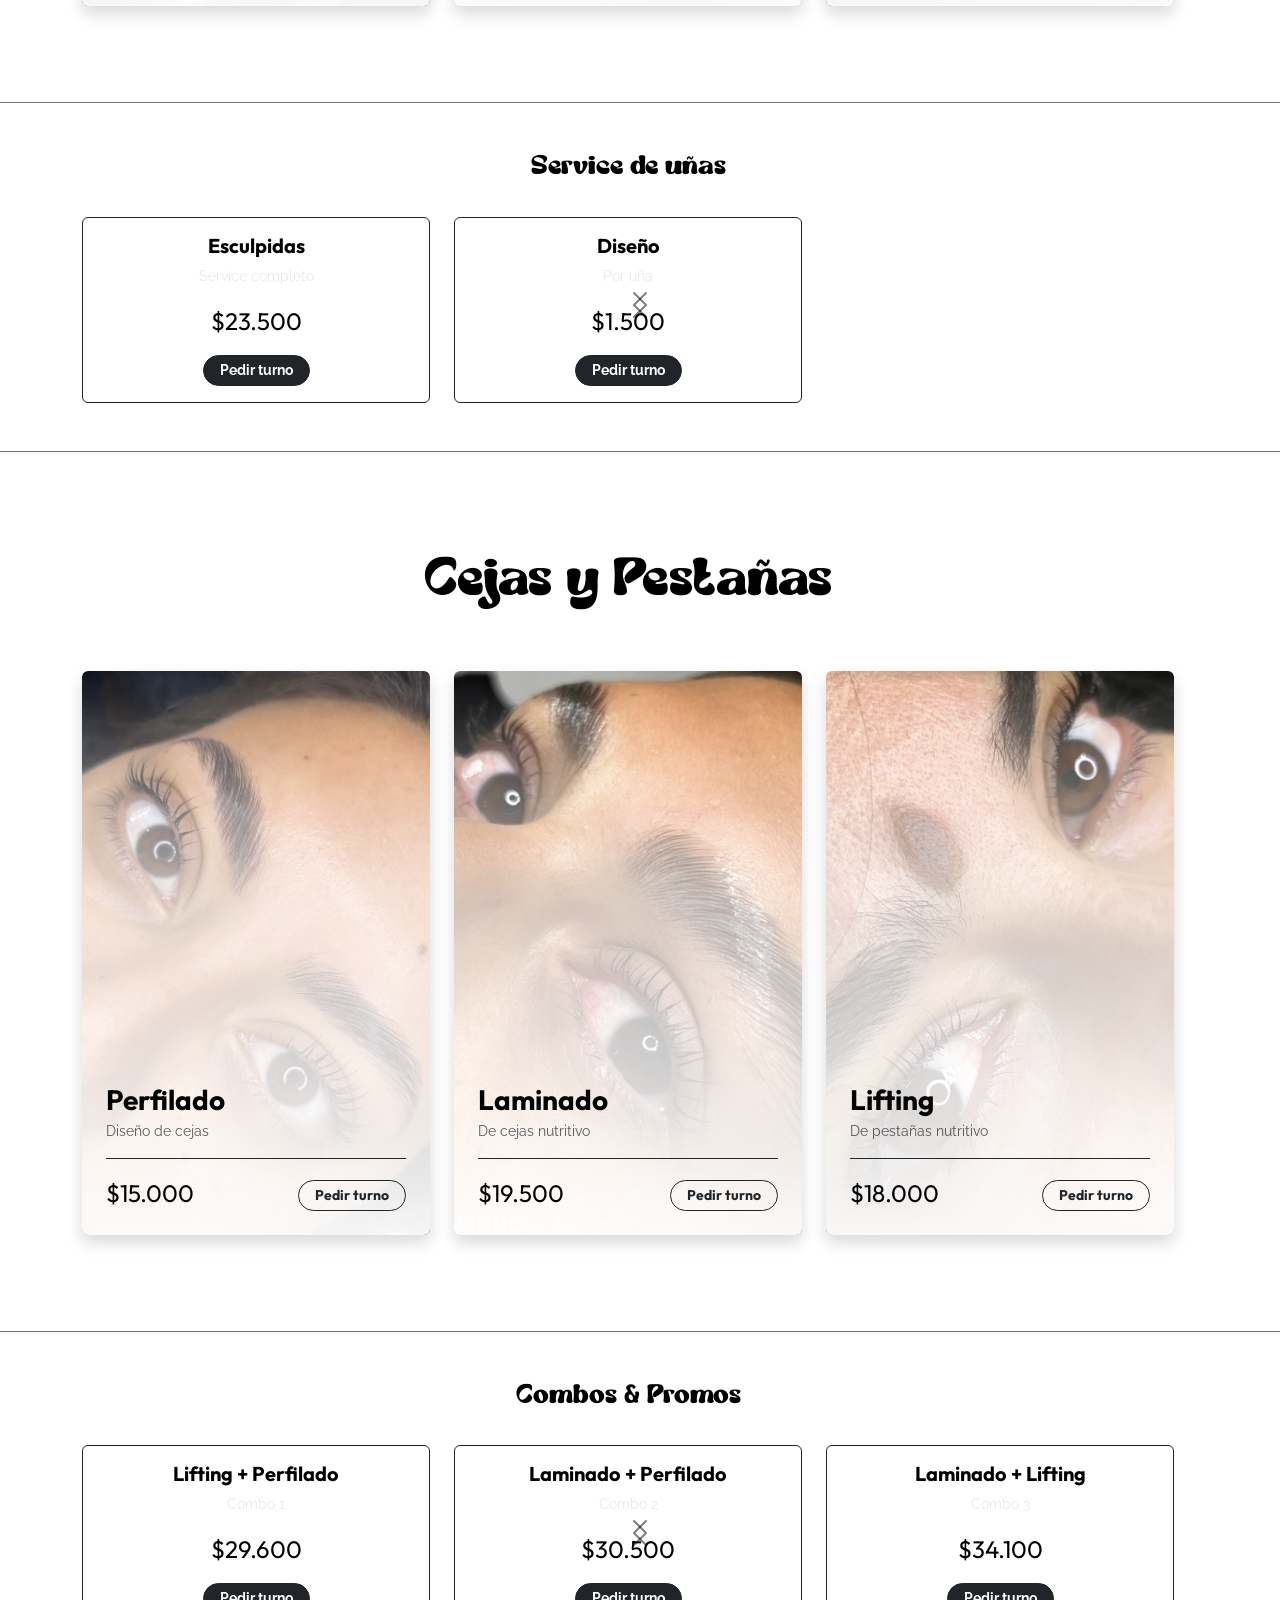
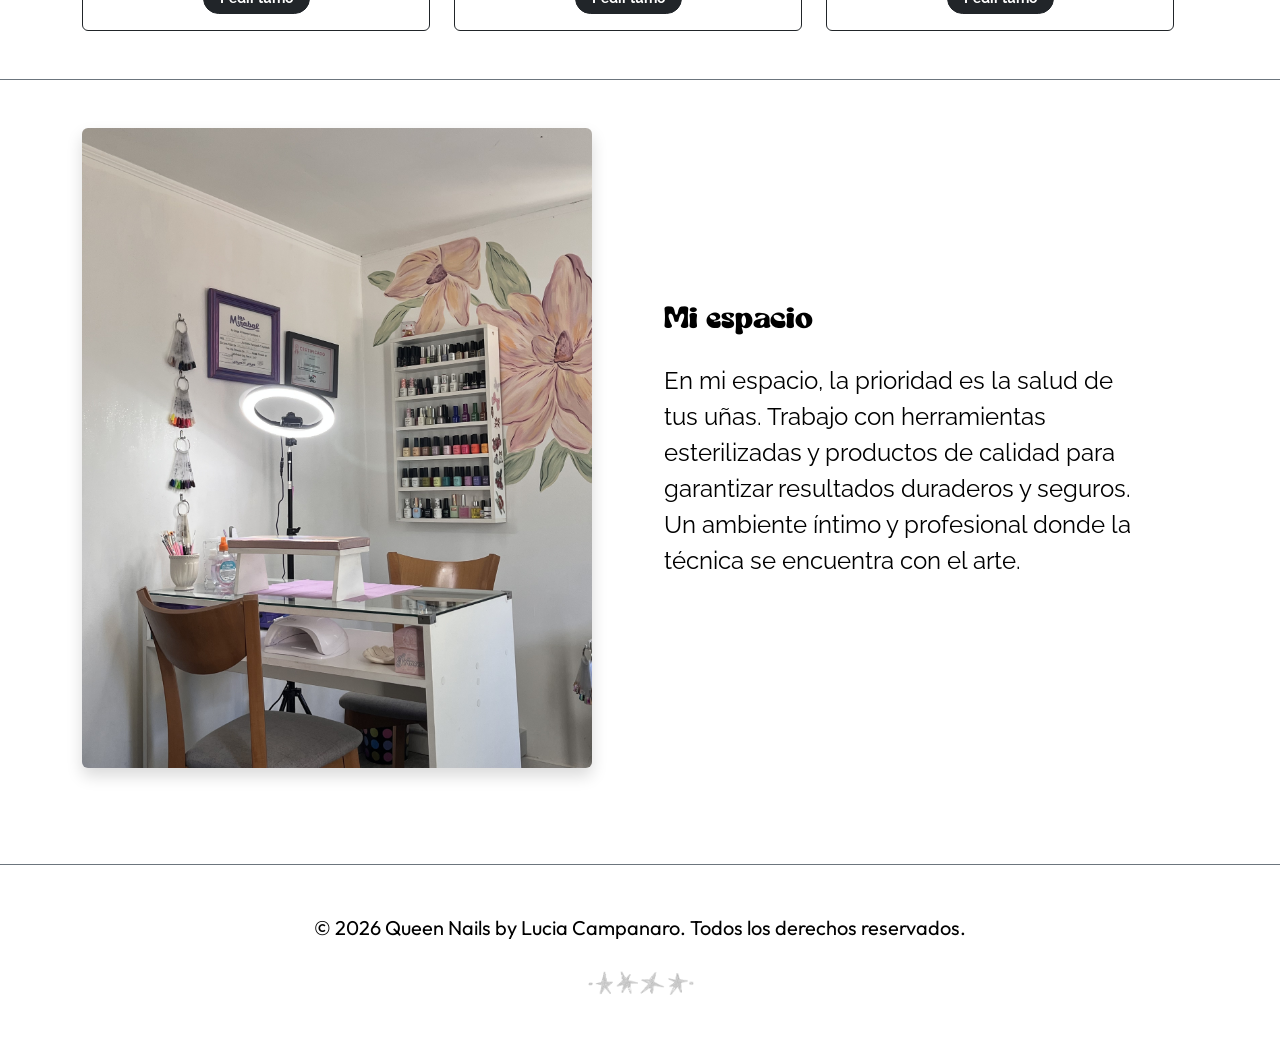
==== commit 04c2ddbf: "arreglo responsivo final" ====
--- a/index.html
+++ b/index.html
@@ -41,7 +41,6 @@
 
     <main class="bg-white">
 
-        <!-- HERO (Con degradé inferior progresivo hacia el blanco) -->
         <section id="hero" class="hero-bg d-flex align-items-center min-vh-100">
             <div class="container-fluid pe-lg-5 pb-5 position-relative z-1">
                 <div class="row justify-content-end me-lg-4">
@@ -109,7 +108,6 @@
             </div>
         </section>
 
-        <!-- SERVICE DE UÑAS -->
         <section id="services-extra" class="py-5 border-top border-bottom border-secondary" data-bs-theme="dark">
             <div class="container">
                 <div class="row mb-4">
@@ -178,7 +176,6 @@
             </div>
         </section>
 
-        <!-- CEJAS Y PESTAÑAS (Ruta restaurada literalmente a pestañas.png) -->
         <section id="cejas-pestañas" class="container py-5 my-5">
             <div class="row mb-5">
                 <div class="col-12 text-center">
@@ -228,7 +225,6 @@
             </div>
         </section>
 
-        <!-- COMBOS -->
         <section id="combos" class="py-5 bg-white border-top border-bottom border-secondary" data-bs-theme="dark">
             <div class="container">
                 <div class="row mb-4">
@@ -297,7 +293,6 @@
             </div>
         </section>
 
-        <!-- MI ESPACIO -->
         <section id="espacio" class="container py-5 mb-5">
             <div class="row align-items-center g-5">
                 <div class="col-12 col-lg-6">
--- a/estilos.css
+++ b/estilos.css
@@ -7,7 +7,7 @@
 
 body {
     font-family: 'Whitecapel', sans-serif;
-    overflow-x: hidden; /* Corta el desborde fantasma que hacía temblar la web en iPhone */
+    overflow-x: hidden; 
 }
 
 .font-whitecapel {
@@ -56,7 +56,6 @@
     width: 70%;
 }
 
-/* ── HERO DEGRADADO SUAVE ── */
 .hero-bg {
     background-image: url("assets/imagenes/qnportada.jpeg");
     background-size: cover;
@@ -112,9 +111,8 @@
     }
 }
 
-/* ── LA SOLUCIÓN AL RESPONSIVO MÓVIL ── */
 .card-estricta {
-    min-height: 380px; /* Obliga al motor del celular a darle espacio físico a la foto */
+    min-height: 380px; 
     transition: transform 0.25s ease;
 }
 
@@ -126,7 +124,6 @@
     background: linear-gradient(to top, rgba(255,255,255,0.96) 0%, rgba(255,255,255,0.65) 60%, transparent 100%);
 }
 
-/* Clases del Panel Admin (mantenidas para que admin.html no pierda su maquetado) */
 .admin-label {
     display: block; font-size: 0.8rem; font-weight: 600;
     text-transform: uppercase; letter-spacing: 0.04em; color: #444; margin-bottom: 4px;
@@ -135,4 +132,48 @@
     width: 100%; border: 1.5px solid #ccc; border-radius: 8px;
     padding: 10px 14px; font-size: 0.95rem; outline: none; transition: border-color 0.2s;
 }
-.admin-input:focus { border-color: #000; }+.admin-input:focus { border-color: #000; }
+
+* {
+    box-sizing: border-box;
+    max-width: 100%;
+}
+
+body {
+    overflow-x: hidden;
+    width: 100%;
+    margin: 0;
+    padding: 0;
+}
+
+#admin-panel, .admin-container, .panel-admin {
+    width: 90% !important;
+    max-width: 800px;
+    margin: 20px auto;
+    padding: 15px;
+    display: block;
+}
+
+table {
+    display: block;
+    width: 100%;
+    overflow-x: auto;
+    -webkit-overflow-scrolling: touch;
+}
+
+input, select, textarea, button {
+    width: 100% !important;
+    display: block;
+    margin-bottom: 10px;
+    box-sizing: border-box;
+}
+
+@media (max-width: 600px) {
+    .admin-grid, .row {
+        flex-direction: column !important;
+        display: flex;
+    }
+    
+    h1 { font-size: 1.5rem; }
+    h2 { font-size: 1.2rem; }
+}
